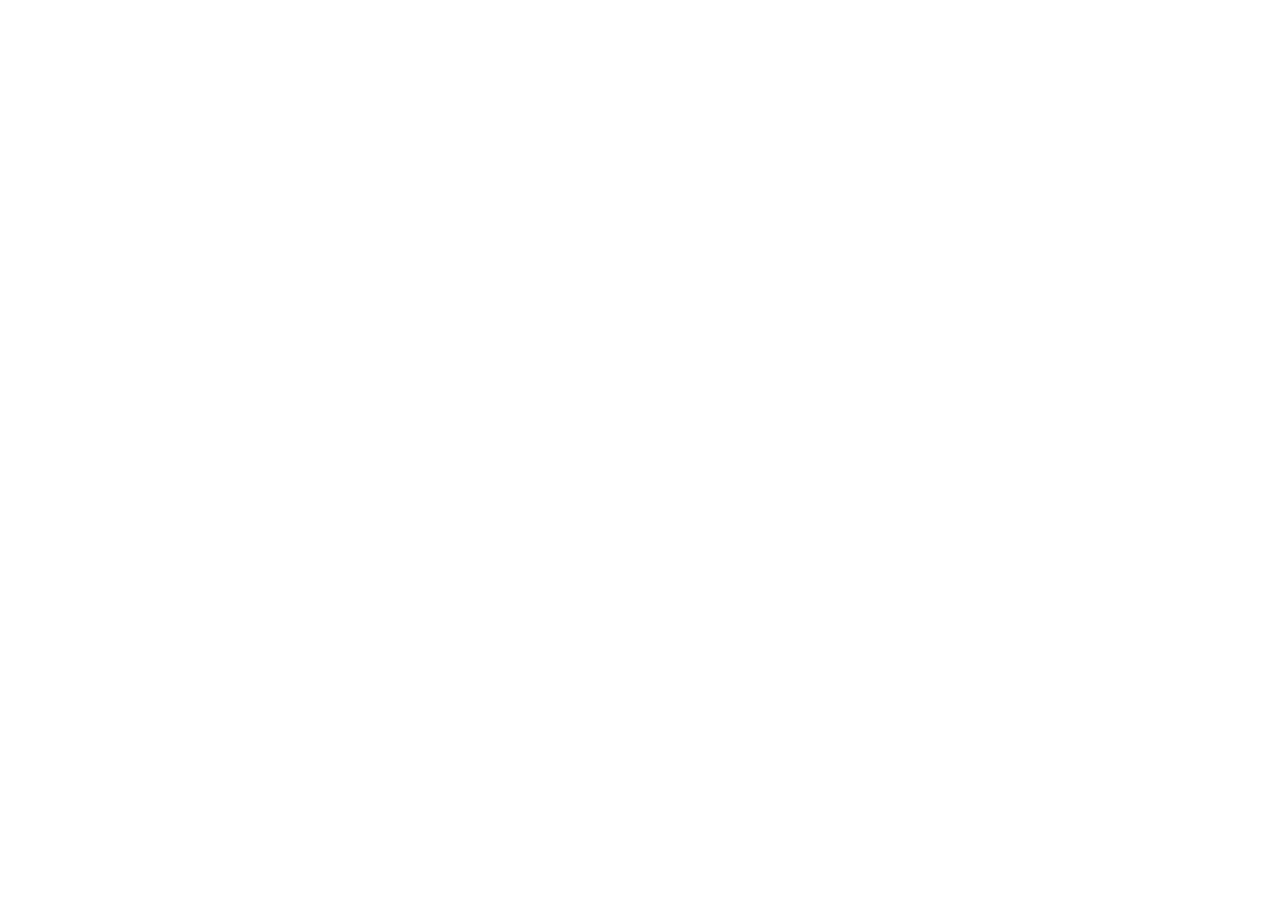
==== index.html @ cd6437eb "Update index.html" ====
<!DOCTYPE html>
<html lang="es">
<head>
  <meta charset="UTF-8">
  <meta name="viewport" content="width=device-width, initial-scale=1.0">
  <title>Carrusel de Eventos</title>
  <link rel="stylesheet" href="https://cdn.jsdelivr.net/npm/slick-carousel@1.8.1/slick/slick.css">
  <style>
    /* Establecer el fondo de la página */
    body {
      background: url('https://c0.wallpaperflare.com/preview/301/521/245/stars-at-night-time.jpg') no-repeat center center fixed;
      background-size: cover;
      color: white; /* Cambiar el color del texto a blanco */
    }

    /* Estilos del carrusel */
    .slick-slide {
      padding: 10px;
    }
    .event-list {
      margin-top: 20px;
    }

    /* Estilos adicionales para la lista de eventos */
    .event-list div {
      margin-bottom: 20px; /* Ajusta el espacio entre eventos */
      line-height: 2; /* Añade un interlineado doble */
    }

    /* Estilos para las imágenes */
    .event-image {
      max-width: 100%;
      height: auto;
      margin-top: 10px;
    }

    /* Estilo para el nombre del evento */
    .event-name {
      text-align: center;
      font-weight: bold;
    }

    /* Estilos para los botones de filtro */
    .filter-buttons {
      margin-top: 20px;
      text-align: center;
    }
    .filter-buttons button {
      margin: 5px;
      padding: 8px 16px;
      background-color: #4CAF50;
      border: none;
      color: white;
      cursor: pointer;
    }
    .filter-buttons button:hover {
      background-color: #45a049;
    }
  </style>
</head>
<body>
  <h1>Eventos próximos</h1>
  <div class="carousel-container">
    <!-- El carrusel se agregará aquí -->
  </div>

  <!-- Botones de filtros -->
  <div class="filter-buttons">
    <!-- Los botones de filtro se agregarán aquí -->
  </div>

  <!-- Lista de eventos filtrados -->
  <div class="event-list">
    <!-- Los eventos filtrados se agregarán aquí -->
  </div>

  <script src="https://code.jquery.com/jquery-3.6.0.min.js"></script>
  <script src="https://cdn.jsdelivr.net/npm/slick-carousel@1.8.1/slick/slick.min.js"></script>
  <script src="https://cdn.jsdelivr.net/npm/axios/dist/axios.min.js"></script>
  <script>
    const apiURL = 'https://sheetdb.io/api/v1/sxwl3gmc6kg3o';

    // Función para cargar los datos desde la API
    function getDataFromApi() {
      axios.get(apiURL)
        .then(response => {
          const data = response.data;
          // Obtener el texto de la segunda fila y sexta columna
          const headerText = data[1]["Pagina"];
          // Actualizar el texto del encabezado
          document.querySelector('h1').textContent = headerText;
          displayCarouselData(data);
          generateFilterButtons(data);
        })
        .catch(error => {
          console.error('Error al obtener datos:', error);
        });
    }

    // Función para mostrar los datos en el carrusel
    function displayCarouselData(data) {
      // Filtrar solo los 3 eventos próximos por fecha
      const nextEvents = data
        .filter(row => new Date(row.Fecha) >= new Date())
        .sort((a, b) => new Date(a.Fecha) - new Date(b.Fecha))
        .slice(0, 3);

      // Limpiar el carrusel antes de mostrar los eventos
      const carouselContainer = document.querySelector('.carousel-container');
      carouselContainer.innerHTML = '';

      // Crear y agregar slides al carrusel
      nextEvents.forEach(row => {
        const slide = document.createElement('div');
        slide.innerHTML = `
          <p class="event-name">${row.Evento}</p>
          <p>Fecha: ${row.Fecha}</p>
          <p>Descripción: ${row.Descripción}</p>
          ${row.Fotos ? `<img class="event-image" src="${row.Fotos}" alt="${row.Evento}">` : ''}
        `;
        carouselContainer.appendChild(slide);
      });

      // Inicializar el carrusel con Slick
      $('.carousel-container').slick({
        autoplay: true,
        autoplaySpeed: 2000,
        arrows: false,
        dots: false,
        slidesToShow: 1,
        slidesToScroll: 1
      });
    }

    // Función para generar botones de filtro dinámicamente
    function generateFilterButtons(data) {
      const uniqueTags = [...new Set(data.map(item => item.tag))];
      const filterButtonsContainer = document.querySelector('.filter-buttons');
      filterButtonsContainer.innerHTML = '';

      uniqueTags.forEach(tag => {
        const button = document.createElement('button');
        button.textContent = tag;
        button.onclick = function() {
          filterEventsByTag(tag);
        };
        filterButtonsContainer.appendChild(button);
      });
    }

    // Función para filtrar eventos por tag
    function filterEventsByTag(tag) {
      axios.get(apiURL)
        .then(response => {
          const data = response.data;
          const filteredEvents = data.filter(row => row.tag === tag);
          displayFilteredEvents(filteredEvents);
        })
        .catch(error => {
          console.error('Error al obtener datos:', error);
        });
    }

    // Función para mostrar eventos filtrados
    function displayFilteredEvents(events) {
      const eventList = document.querySelector('.event-list');
      eventList.innerHTML = '';

      events.forEach(row => {
        const eventItem = document.createElement('div');
        eventItem.innerHTML = `
          <p class="event-name">${row.Evento}</p>
          <p>Fecha: ${row.Fecha}</p>
          <p>Descripción: ${row.Descripción}</p>
          ${row.Fotos ? `<img class="event-image" src="${row.Fotos}" alt="${row.Evento}">` : ''}
        `;
        eventList.appendChild(eventItem);
      });
    }

    // Llama a la función para cargar los datos cuando la página se ha cargado
    window.onload = function() {
      getDataFromApi();
    };
  </script>
</body>
</html>
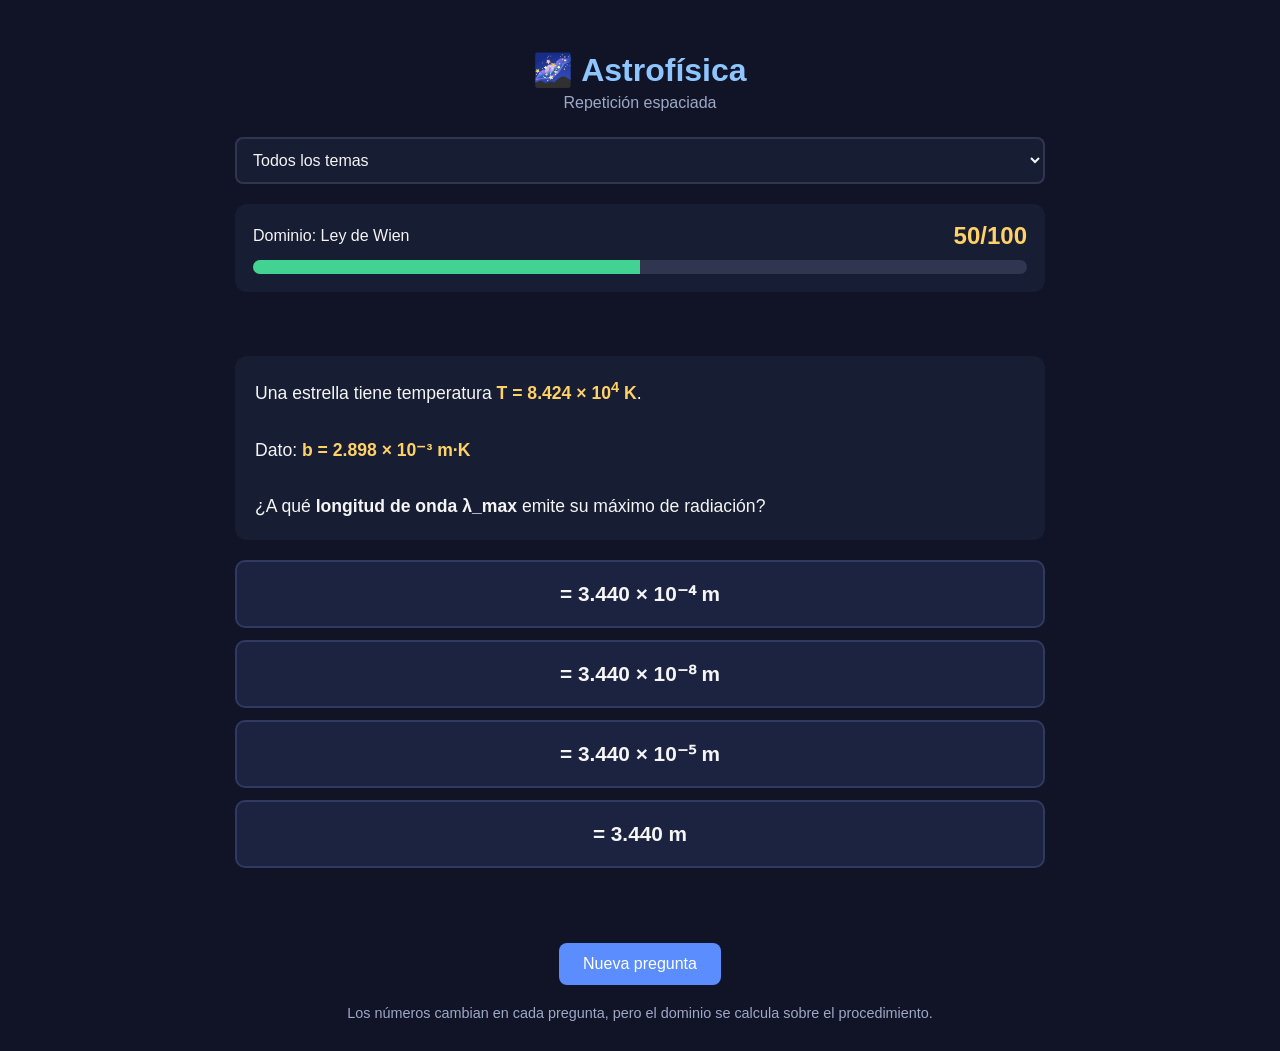
==== commit 3aa28d24: "Update print statement from 'Hello' to 'Goodbye'" ====
--- a/index.html
+++ b/index.html
@@ -1,187 +1,1286 @@
 <!DOCTYPE html>
 <html lang="es">
 <head>
-  <meta charset="UTF-8">
-  <meta name="viewport" content="width=device-width, initial-scale=1.0">
-  <title>Carrusel de Eventos</title>
-  <link rel="stylesheet" href="https://cdn.jsdelivr.net/npm/slick-carousel@1.8.1/slick/slick.css">
-  <style>
-    /* Establecer el fondo de la página */
-    body {
-      background: url('https://c0.wallpaperflare.com/preview/301/521/245/stars-at-night-time.jpg') no-repeat center center fixed;
-      background-size: cover;
-      color: white; /* Cambiar el color del texto a blanco */
-    }
-
-    /* Estilos del carrusel */
-    .slick-slide {
-      padding: 10px;
-    }
-    .event-list {
-      margin-top: 20px;
-    }
-
-    /* Estilos adicionales para la lista de eventos */
-    .event-list div {
-      margin-bottom: 20px; /* Ajusta el espacio entre eventos */
-      line-height: 2; /* Añade un interlineado doble */
-    }
-
-    /* Estilos para las imágenes */
-    .event-image {
-      max-width: 100%;
-      height: auto;
-      margin-top: 10px;
-    }
-
-    /* Estilo para el nombre del evento */
-    .event-name {
-      text-align: center;
-      font-weight: bold;
-    }
-
-    /* Estilos para los botones de filtro */
-    .filter-buttons {
-      margin-top: 20px;
-      text-align: center;
-    }
-    .filter-buttons button {
-      margin: 5px;
-      padding: 8px 16px;
-      background-color: #4CAF50;
-      border: none;
-      color: white;
-      cursor: pointer;
-    }
-    .filter-buttons button:hover {
-      background-color: #45a049;
-    }
-  </style>
+<meta charset="UTF-8">
+<meta name="viewport" content="width=device-width, initial-scale=1.0">
+<title>Astrofísica — Repetición espaciada</title>
+<style>
+* { box-sizing: border-box; }
+
+body {
+  font-family: Arial, sans-serif;
+  max-width: 850px;
+  margin: 0 auto;
+  padding: 30px 20px;
+  background: #101426;
+  color: #f5f5f5;
+}
+
+h1 { text-align: center; color: #8ec5ff; margin-bottom: 5px; }
+.subtitulo { text-align: center; color: #9da8c7; margin-bottom: 25px; }
+
+/* ================================
+   TEMA (selector)
+================================= */
+.tema-selector {
+  margin-bottom: 20px;
+}
+.tema-selector select {
+  width: 100%;
+  padding: 12px;
+  border-radius: 8px;
+  background: #171d33;
+  color: #f5f5f5;
+  border: 2px solid #303650;
+  font-size: 1rem;
+}
+
+/* ================================
+   DOMINIO
+================================= */
+.dominio-card {
+  background: #171d33;
+  border-radius: 12px;
+  padding: 18px;
+  margin-bottom: 20px;
+}
+.dominio-header {
+  display: flex;
+  justify-content: space-between;
+  align-items: center;
+  margin-bottom: 10px;
+}
+.dominio-numero { font-size: 1.5rem; font-weight: bold; color: #ffd166; }
+.barra { width: 100%; height: 14px; background: #303650; border-radius: 10px; overflow: hidden; }
+.barra-progreso { height: 100%; width: 0%; background: #42d392; transition: width 0.5s ease; }
+
+.racha-card {
+  display: flex;
+  justify-content: center;
+  align-items: center;
+  gap: 8px;
+  margin-bottom: 20px;
+  font-size: 1rem;
+  color: #ffb347;
+  min-height: 24px;
+}
+.racha-fuego { font-size: 1.3rem; }
+
+/* ================================
+   PREGUNTA
+================================= */
+.question {
+  background: #171d33;
+  padding: 20px;
+  border-radius: 12px;
+  margin-bottom: 20px;
+  font-size: 1.1rem;
+  line-height: 1.6;
+}
+.dato { color: #ffd166; font-weight: bold; }
+
+/* ================================
+   OPCIONES
+================================= */
+.option {
+  background: #1c2340;
+  border: 2px solid #30395f;
+  border-radius: 10px;
+  padding: 20px;
+  margin: 12px 0;
+  cursor: pointer;
+  transition: 0.2s;
+  text-align: center;
+  font-size: 1.3rem;
+  font-weight: bold;
+}
+.option:hover { background: #252e50; border-color: #8ec5ff; }
+.option.correct { border-color: #42d392; background: #173b32; }
+.option.incorrect { border-color: #ff6874; background: #3e2028; animation: shake 0.4s; }
+
+@keyframes shake {
+  0%, 100% { transform: translateX(0); }
+  20% { transform: translateX(-8px); }
+  40% { transform: translateX(8px); }
+  60% { transform: translateX(-5px); }
+  80% { transform: translateX(5px); }
+}
+
+@keyframes pop {
+  0% { transform: scale(1); }
+  30% { transform: scale(1.04); }
+  100% { transform: scale(1); }
+}
+.option.correct { animation: pop 0.35s; }
+
+/* ================================
+   FEEDBACK
+================================= */
+#feedback {
+  text-align: center;
+  min-height: 30px;
+  margin-top: 20px;
+  font-weight: bold;
+  font-size: 1.1rem;
+}
+
+/* ================================
+   EXPLICACIÓN
+================================= */
+.explicacion {
+  background: #1c2340;
+  border-left: 4px solid #8ec5ff;
+  padding: 18px;
+  margin-top: 20px;
+  border-radius: 5px;
+  display: none;
+  line-height: 1.7;
+}
+.explicacion.error { border-left-color: #ff6874; }
+.explicacion.correcta { border-left-color: #42d392; }
+.paso { background: #12182c; padding: 10px 14px; margin: 10px 0; border-radius: 6px; font-family: monospace; }
+
+/* ================================
+   BOTON
+================================= */
+button {
+  display: block;
+  margin: 25px auto 0;
+  padding: 12px 24px;
+  border: none;
+  border-radius: 8px;
+  background: #5c8dff;
+  color: white;
+  font-size: 1rem;
+  cursor: pointer;
+}
+button:hover { background: #719cff; }
+
+.info { text-align: center; color: #9da8c7; font-size: 0.9rem; margin-top: 20px; }
+
+/* ================================
+   CONFETI
+================================= */
+.confeti-contenedor {
+  position: fixed;
+  top: 0;
+  left: 0;
+  width: 100%;
+  height: 100%;
+  pointer-events: none;
+  overflow: hidden;
+  z-index: 999;
+}
+.confeti-pieza {
+  position: absolute;
+  top: -20px;
+  width: 8px;
+  height: 14px;
+  opacity: 0.9;
+  animation: caer linear forwards;
+}
+@keyframes caer {
+  to {
+    transform: translateY(110vh) rotate(360deg);
+    opacity: 0.3;
+  }
+}
+</style>
 </head>
 <body>
-  <h1>Eventos próximos</h1>
-  <div class="carousel-container">
-    <!-- El carrusel se agregará aquí -->
+
+<h1>🌌 Astrofísica</h1>
+<div class="subtitulo">Repetición espaciada</div>
+
+<div class="tema-selector">
+  <select id="temaSelector" onchange="cambiarFiltroTema()">
+    <option value="todos">Todos los temas</option>
+  </select>
+</div>
+
+<div class="dominio-card">
+  <div class="dominio-header">
+    <span id="dominioEtiqueta">Dominio del tema</span>
+    <span class="dominio-numero" id="dominioNumero">50/100</span>
   </div>
-
-  <!-- Botones de filtros -->
-  <div class="filter-buttons">
-    <!-- Los botones de filtro se agregarán aquí -->
+  <div class="barra">
+    <div class="barra-progreso" id="barraProgreso"></div>
   </div>
-
-  <!-- Lista de eventos filtrados -->
-  <div class="event-list">
-    <!-- Los eventos filtrados se agregarán aquí -->
-  </div>
-
-  <script src="https://code.jquery.com/jquery-3.6.0.min.js"></script>
-  <script src="https://cdn.jsdelivr.net/npm/slick-carousel@1.8.1/slick/slick.min.js"></script>
-  <script src="https://cdn.jsdelivr.net/npm/axios/dist/axios.min.js"></script>
-  <script>
-    const apiURL = 'https://sheetdb.io/api/v1/sxwl3gmc6kg3o';
-
-    // Función para cargar los datos desde la API
-    function getDataFromApi() {
-      axios.get(apiURL)
-        .then(response => {
-          const data = response.data;
-          // Obtener el texto de la segunda fila y sexta columna
-          const headerText = data[1]["Pagina"];
-          // Actualizar el texto del encabezado
-          document.querySelector('h1').textContent = headerText;
-          displayCarouselData(data);
-          generateFilterButtons(data);
-        })
-        .catch(error => {
-          console.error('Error al obtener datos:', error);
-        });
+</div>
+
+<div class="racha-card" id="rachaCard"></div>
+
+<div class="question" id="question"></div>
+<div id="options"></div>
+<div id="feedback"></div>
+<div class="explicacion" id="explicacion"></div>
+
+<button onclick="nuevaPregunta()">Nueva pregunta</button>
+
+<div class="info">
+  Los números cambian en cada pregunta,
+  pero el dominio se calcula sobre el procedimiento.
+</div>
+
+<script>
+/****************************************************************
+ *
+ *                    CONFIGURACIÓN
+ *
+ *   ============================================================
+ *
+ *   ESTE ES EL PRIMER BLOQUE QUE VAS A EDITAR
+ *   CUANDO AGREGUES NUEVOS TEMAS.
+ *
+ ****************************************************************/
+
+const CONFIG_PREGUNTAS = {
+
+  magnitud_absoluta_paralaje: {
+    nombre: "Magnitud absoluta a partir del paralaje",
+    dominioInicial: 50,
+    generador: generarMagnitudAbsoluta
+  },
+
+  luminosidad: {
+    nombre: "Luminosidad (Stefan-Boltzmann)",
+    dominioInicial: 50,
+    generador: generarLuminosidad
+  },
+
+  flujo_luminosidad: {
+    nombre: "Flujo a partir de la luminosidad",
+    dominioInicial: 50,
+    generador: generarFlujoLuminosidad
+  },
+
+  flujo_temperatura: {
+    nombre: "Flujo a partir de la temperatura",
+    dominioInicial: 50,
+    generador: generarFlujoTemperatura
+  },
+
+  pogson_diferencia: {
+    nombre: "Pogson: diferencia de magnitudes",
+    dominioInicial: 50,
+    generador: generarPogsonDiferencia
+  },
+
+  pogson_cociente: {
+    nombre: "Pogson: cociente de flujos",
+    dominioInicial: 50,
+    generador: generarPogsonCociente
+  },
+
+  ley_wien: {
+    nombre: "Ley de Wien",
+    dominioInicial: 50,
+    generador: generarLeyWien
+  }
+
+  /*
+   * ------------------------------------------------------------
+   *
+   * PARA AGREGAR OTRA PREGUNTA:
+   *
+   * id_del_tema: {
+   *
+   *   nombre: "Nombre visible",
+   *
+   *   dominioInicial: 50,
+   *
+   *   generador: nombreDeLaFuncion
+   *
+   * }
+   *
+   * ------------------------------------------------------------
+   */
+
+};
+
+/* Constantes físicas usadas en varios generadores */
+const SIGMA = 5.67e-8;      // constante de Stefan-Boltzmann, W/(m²K⁴)
+const B_WIEN = 2.898e-3;    // constante de Wien, m·K
+
+/****************************************************************
+ *
+ *                    UTILIDADES
+ *
+ ****************************************************************/
+
+function redondear(numero, decimales = 2) {
+  return Number(numero.toFixed(decimales));
+}
+
+function formato(numero, decimales = 2) {
+  return numero.toFixed(decimales);
+}
+
+function mezclar(array) {
+  const copia = [...array];
+  for (let i = copia.length - 1; i > 0; i--) {
+    const j = Math.floor(Math.random() * (i + 1));
+    [copia[i], copia[j]] = [copia[j], copia[i]];
+  }
+  return copia;
+}
+
+/*
+ * Formatea un entero usando el punto como separador de miles
+ * (ej. 5778 -> "5.778"), que es la convención habitual en
+ * nuestros apuntes. Ojo: leído "a la inglesa" esto se confunde
+ * con un número decimal (5,778) — ese es justamente el error
+ * que queremos poder inducir como distractor.
+ */
+function formatoMiles(numero) {
+  const entero = Math.round(numero).toString();
+  let resultado = "";
+  let contador = 0;
+  for (let i = entero.length - 1; i >= 0; i--) {
+    resultado = entero[i] + resultado;
+    contador++;
+    if (contador % 3 === 0 && i !== 0) {
+      resultado = "." + resultado;
     }
-
-    // Función para mostrar los datos en el carrusel
-    function displayCarouselData(data) {
-      // Filtrar solo los 3 eventos próximos por fecha
-      const nextEvents = data
-        .filter(row => new Date(row.Fecha) >= new Date())
-        .sort((a, b) => new Date(a.Fecha) - new Date(b.Fecha))
-        .slice(0, 3);
-
-      // Limpiar el carrusel antes de mostrar los eventos
-      const carouselContainer = document.querySelector('.carousel-container');
-      carouselContainer.innerHTML = '';
-
-      // Crear y agregar slides al carrusel
-      nextEvents.forEach(row => {
-        const slide = document.createElement('div');
-        slide.innerHTML = `
-          <p class="event-name">${row.Evento}</p>
-          <p>Fecha: ${row.Fecha}</p>
-          <p>Descripción: ${row.Descripción}</p>
-          ${row.Fotos ? `<img class="event-image" src="${row.Fotos}" alt="${row.Evento}">` : ''}
-        `;
-        carouselContainer.appendChild(slide);
-      });
-
-      // Inicializar el carrusel con Slick
-      $('.carousel-container').slick({
-        autoplay: true,
-        autoplaySpeed: 2000,
-        arrows: false,
-        dots: false,
-        slidesToShow: 1,
-        slidesToScroll: 1
-      });
+  }
+  return resultado;
+}
+
+/*
+ * El valor "mal leído" de un número formateado con formatoMiles:
+ * simplemente lo volvemos a parsear como si el punto fuera
+ * separador decimal. Ej. 5778 -> "5.778" -> 5.778
+ */
+function valorMalLeido(numero) {
+  return parseFloat(formatoMiles(numero));
+}
+
+/*
+ * Genera un valor en notación científica: mantisa entre
+ * [mantisaMin, mantisaMax) y exponente entero entre
+ * [expMin, expMax].
+ */
+function generarValorCientifico(mantisaMin, mantisaMax, expMin, expMax) {
+  const mantisa = redondear(mantisaMin + Math.random() * (mantisaMax - mantisaMin), 3);
+  const exponente = Math.floor(expMin + Math.random() * (expMax - expMin + 1));
+  const valor = mantisa * Math.pow(10, exponente);
+  return { mantisa, exponente, valor };
+}
+
+/* Texto HTML "m.mmm × 10^e" para mostrar en el enunciado */
+function textoCientifico(mantisa, exponente, decimales = 3) {
+  return formato(mantisa, decimales) + " × 10<sup>" + exponente + "</sup>";
+}
+
+
+/****************************************************************
+ *
+ *                    GENERADORES
+ *
+ *   ============================================================
+ *
+ *   CADA TIPO DE PREGUNTA TIENE SU PROPIO GENERADOR.
+ *
+ *   El generador:
+ *
+ *   1. crea los datos aleatorios
+ *   2. calcula la respuesta correcta
+ *   3. calcula los distractores
+ *   4. explica cada respuesta
+ *
+ *   El motor del juego NO necesita saber cómo se calcula.
+ *
+ ****************************************************************/
+
+
+/* ==============================================================
+   1. MAGNITUD ABSOLUTA A PARTIR DEL PARALAJE
+   ============================================================== */
+
+function generarMagnitudAbsoluta() {
+
+  const m = redondear(4 + Math.random() * 8, 1);
+  const p = redondear(0.02 + Math.random() * 0.18, 2);
+
+  const d = 1 / p;
+  const M = m + 5 - 5 * Math.log10(d);
+
+  const M_error_paralaje = m + 5 - 5 * Math.log10(p);
+  const M_error_terminos = m + 5 - 5 * (Math.log10(d) - 5);
+
+  const opciones = [
+    {
+      tipo: "correcta",
+      valor: M,
+      explicacion: `
+        <strong>✅ ¡Correcto!</strong>
+        <p>Primero hay que obtener la distancia a partir del paralaje.</p>
+        <div class="paso">d = 1 / p″</div>
+        <div class="paso">d = 1 / ${formato(p, 2)} = ${formato(d, 2)} pc</div>
+        <p>Luego se aplica la fórmula de magnitud absoluta:</p>
+        <div class="paso">M = m + 5 − 5 log₁₀(d)</div>
+        <div class="paso">M = ${formato(m, 1)} + 5 − 5 log₁₀(${formato(d, 2)})</div>
+        <div class="paso">M = ${formato(M, 2)}</div>
+      `
+    },
+    {
+      tipo: "paralaje",
+      valor: M_error_paralaje,
+      explicacion: `
+        <strong>❌ Error: utilizaste el paralaje directamente.</strong>
+        <p>La fórmula necesita la <strong>distancia d</strong> dentro del logaritmo.</p>
+        <p>El paralaje dado es:</p>
+        <div class="paso">p″ = ${formato(p, 2)}″</div>
+        <p>Primero debes calcular:</p>
+        <div class="paso">d = 1 / p″</div>
+        <div class="paso">d = 1 / ${formato(p, 2)} = ${formato(d, 2)} pc</div>
+        <p>Por lo tanto, dentro del logaritmo debe aparecer la distancia, no el paralaje.</p>
+      `
+    },
+    {
+      tipo: "terminos",
+      valor: M_error_terminos,
+      explicacion: `
+        <strong>❌ Error: separación incorrecta de los términos.</strong>
+        <p>En este caso calculaste correctamente la distancia:</p>
+        <div class="paso">d = ${formato(d, 2)} pc</div>
+        <p>El error aparece al interpretar algebraicamente la fórmula.</p>
+        <p>La expresión correcta es:</p>
+        <div class="paso">M = m + 5 − 5 log₁₀(d)</div>
+        <p>El −5 multiplica solamente al logaritmo.</p>
+      `
     }
-
-    // Función para generar botones de filtro dinámicamente
-    function generateFilterButtons(data) {
-      const uniqueTags = [...new Set(data.map(item => item.tag))];
-      const filterButtonsContainer = document.querySelector('.filter-buttons');
-      filterButtonsContainer.innerHTML = '';
-
-      uniqueTags.forEach(tag => {
-        const button = document.createElement('button');
-        button.textContent = tag;
-        button.onclick = function() {
-          filterEventsByTag(tag);
-        };
-        filterButtonsContainer.appendChild(button);
-      });
+  ];
+
+  return {
+    datos: { m, p },
+    enunciado: `
+      <strong>Una estrella tiene:</strong><br><br>
+      Magnitud aparente: <span class="dato">m = ${formato(m, 1)}</span><br>
+      Paralaje: <span class="dato">p″ = ${formato(p, 2)}″</span><br><br>
+      ¿Cuál es su <strong>magnitud absoluta M</strong>?
+    `,
+    unidad: "mag",
+    opciones: mezclar(opciones)
+  };
+}
+
+
+/* ==============================================================
+   2. LUMINOSIDAD (STEFAN-BOLTZMANN)
+   ============================================================== */
+
+function generarLuminosidad() {
+
+  const R = generarValorCientifico(1, 9.99, 7, 9);       // radio en metros
+  const T = Math.round(3000 + Math.random() * 37000);     // temperatura en K
+
+  const L = 4 * Math.PI * Math.pow(R.valor, 2) * SIGMA * Math.pow(T, 4);
+
+  const T_mal = valorMalLeido(T);
+  const L_error_notacion = 4 * Math.PI * Math.pow(R.valor, 2) * SIGMA * Math.pow(T_mal, 4);
+
+  const L_error_radio = 4 * Math.PI * R.valor * SIGMA * Math.pow(T, 4);
+
+  const opciones = [
+    {
+      tipo: "correcta",
+      valor: L,
+      explicacion: `
+        <strong>✅ ¡Correcto!</strong>
+        <p>La luminosidad sale directo de Stefan-Boltzmann:</p>
+        <div class="paso">L = 4π R² σ T⁴</div>
+        <div class="paso">L = 4π (${textoCientifico(R.mantisa, R.exponente)})² · σ · (${formatoMiles(T)})⁴</div>
+        <div class="paso">L = ${textoCientifico(...desglosarCientifico(L))} W</div>
+        <p>Ojo con leer bien la temperatura: "${formatoMiles(T)} K" son <strong>${T} K</strong>, no ${formato(T_mal, 3)} K — el punto es separador de miles, no coma decimal.</p>
+      `
+    },
+    {
+      tipo: "notacion",
+      valor: L_error_notacion,
+      explicacion: `
+        <strong>❌ Error: confundiste el punto de miles con una coma decimal.</strong>
+        <p>La temperatura se escribió como "${formatoMiles(T)} K", que significa <strong>${T} K</strong> (el punto separa miles).</p>
+        <p>Si en cambio la leés como ${formato(T_mal, 3)} K, el resultado da órdenes de magnitud más chico.</p>
+        <p>Fórmula correcta:</p>
+        <div class="paso">L = 4π R² σ T⁴, con T = ${T} K</div>
+      `
+    },
+    {
+      tipo: "radio",
+      valor: L_error_radio,
+      explicacion: `
+        <strong>❌ Error: te olvidaste de elevar R al cuadrado.</strong>
+        <p>La fórmula es:</p>
+        <div class="paso">L = 4π R² σ T⁴</div>
+        <p>Si usás R sin elevar al cuadrado, el área de la superficie queda mal calculada.</p>
+      `
     }
-
-    // Función para filtrar eventos por tag
-    function filterEventsByTag(tag) {
-      axios.get(apiURL)
-        .then(response => {
-          const data = response.data;
-          const filteredEvents = data.filter(row => row.tag === tag);
-          displayFilteredEvents(filteredEvents);
-        })
-        .catch(error => {
-          console.error('Error al obtener datos:', error);
-        });
+  ];
+
+  return {
+    datos: { R, T },
+    enunciado: `
+      <strong>Una estrella tiene:</strong><br><br>
+      Radio: <span class="dato">R = ${textoCientifico(R.mantisa, R.exponente)} m</span><br>
+      Temperatura: <span class="dato">T = ${formatoMiles(T)} K</span><br><br>
+      ¿Cuál es su <strong>luminosidad L</strong>?
+    `,
+    unidad: "W",
+    opciones: mezclar(opciones)
+  };
+}
+
+
+/* ==============================================================
+   3. FLUJO A PARTIR DE LA LUMINOSIDAD
+   ============================================================== */
+
+function generarFlujoLuminosidad() {
+
+  const L = generarValorCientifico(1, 9.99, 24, 28);  // luminosidad en W
+  const d = generarValorCientifico(1, 9.99, 15, 18);  // distancia en m
+
+  const F = L.valor / (4 * Math.PI * Math.pow(d.valor, 2));
+
+  const F_error_parentesis = (L.valor / 4) * Math.PI * Math.pow(d.valor, 2);
+  const F_error_cuadrado_de_mas = L.valor / Math.pow(4 * Math.PI * d.valor, 2);
+  const F_error_sin_cuadrado = L.valor / (4 * Math.PI * d.valor);
+
+  const opciones = [
+    {
+      tipo: "correcta",
+      valor: F,
+      explicacion: `
+        <strong>✅ ¡Correcto!</strong>
+        <p>La ley del inverso del cuadrado:</p>
+        <div class="paso">F = L / (4π d²)</div>
+        <div class="paso">F = ${textoCientifico(L.mantisa, L.exponente)} / (4π · (${textoCientifico(d.mantisa, d.exponente)})²)</div>
+        <p>En la calculadora, todo el denominador tiene que ir entre paréntesis: <span class="paso" style="display:inline">L / (4*π*d^2)</span></p>
+      `
+    },
+    {
+      tipo: "parentesis_denominador",
+      valor: F_error_parentesis,
+      explicacion: `
+        <strong>❌ Error de paréntesis: solo el 4 quedó dividiendo.</strong>
+        <p>Si tipeás <span class="paso" style="display:inline">L / 4 * π * d^2</span> sin agrupar, la calculadora hace:</p>
+        <div class="paso">F = (L / 4) · π · d²</div>
+        <p>en vez de dividir por todo <strong>4π d²</strong>. Hay que poner paréntesis en todo el denominador.</p>
+      `
+    },
+    {
+      tipo: "cuadrado_de_mas",
+      valor: F_error_cuadrado_de_mas,
+      explicacion: `
+        <strong>❌ Error de paréntesis: elevaste de más al cuadrado.</strong>
+        <p>Si agrupás <span class="paso" style="display:inline">(4*π*d)^2</span> en vez de solo d², obtenés:</p>
+        <div class="paso">F = L / (4π d)²</div>
+        <p>que divide por 16π²d² en vez de 4π d² — un resultado mucho más chico que el real.</p>
+      `
+    },
+    {
+      tipo: "sin_cuadrado",
+      valor: F_error_sin_cuadrado,
+      explicacion: `
+        <strong>❌ Error: te olvidaste del cuadrado en d.</strong>
+        <p>La ley del inverso del cuadrado necesita d², no d:</p>
+        <div class="paso">F = L / (4π d²)</div>
+        <p>Sin el cuadrado, la dilución de la luz con la distancia queda subestimada.</p>
+      `
     }
-
-    // Función para mostrar eventos filtrados
-    function displayFilteredEvents(events) {
-      const eventList = document.querySelector('.event-list');
-      eventList.innerHTML = '';
-
-      events.forEach(row => {
-        const eventItem = document.createElement('div');
-        eventItem.innerHTML = `
-          <p class="event-name">${row.Evento}</p>
-          <p>Fecha: ${row.Fecha}</p>
-          <p>Descripción: ${row.Descripción}</p>
-          ${row.Fotos ? `<img class="event-image" src="${row.Fotos}" alt="${row.Evento}">` : ''}
-        `;
-        eventList.appendChild(eventItem);
-      });
+  ];
+
+  return {
+    datos: { L, d },
+    enunciado: `
+      <strong>Una estrella tiene:</strong><br><br>
+      Luminosidad: <span class="dato">L = ${textoCientifico(L.mantisa, L.exponente)} W</span><br>
+      Distancia: <span class="dato">d = ${textoCientifico(d.mantisa, d.exponente)} m</span><br><br>
+      ¿Cuál es el <strong>flujo F</strong> que recibimos?
+    `,
+    unidad: "W/m²",
+    opciones: mezclar(opciones)
+  };
+}
+
+
+/* ==============================================================
+   4. FLUJO A PARTIR DE LA TEMPERATURA (cadena completa)
+   ============================================================== */
+
+function generarFlujoTemperatura() {
+
+  const R = generarValorCientifico(1, 9.99, 7, 9);     // radio en m
+  const T = Math.round(3000 + Math.random() * 37000);   // temperatura en K
+  const d = generarValorCientifico(1, 9.99, 15, 18);   // distancia en m
+
+  const numerador = 4 * Math.PI * Math.pow(R.valor, 2) * SIGMA * Math.pow(T, 4);
+  const denominador = 4 * Math.PI * Math.pow(d.valor, 2);
+  const F = numerador / denominador;
+
+  const F_error_parentesis = (numerador / 4) * Math.PI * Math.pow(d.valor, 2);
+  const F_error_exponente = (4 * Math.PI * Math.pow(R.valor, 2) * Math.pow(SIGMA * T, 4)) / denominador;
+
+  const T_mal = valorMalLeido(T);
+  const F_error_notacion = (4 * Math.PI * Math.pow(R.valor, 2) * SIGMA * Math.pow(T_mal, 4)) / denominador;
+
+  const opciones = [
+    {
+      tipo: "correcta",
+      valor: F,
+      explicacion: `
+        <strong>✅ ¡Correcto!</strong>
+        <p>Hay que encadenar tres pasos:</p>
+        <div class="paso">1) Flujo superficial: F_sup = σ T⁴</div>
+        <div class="paso">2) Luminosidad: L = 4π R² σ T⁴</div>
+        <div class="paso">3) Flujo observado: F = L / (4π d²)</div>
+        <p>Con los datos: T = ${T} K (¡ojo con el punto de miles!), R y d en notación científica.</p>
+      `
+    },
+    {
+      tipo: "parentesis",
+      valor: F_error_parentesis,
+      explicacion: `
+        <strong>❌ Error de paréntesis: solo el 4 del denominador dividió.</strong>
+        <p>Con una fórmula tan larga es fácil que la calculadora solo divida por el 4 y multiplique de más por π d².</p>
+        <p>Hay que agrupar TODO el denominador 4π d² entre paréntesis.</p>
+      `
+    },
+    {
+      tipo: "exponente_agrupado",
+      valor: F_error_exponente,
+      explicacion: `
+        <strong>❌ Error: agrupaste mal el exponente.</strong>
+        <p>Escribiste algo como <span class="paso" style="display:inline">(σ*T)^4</span> en vez de <span class="paso" style="display:inline">σ*T^4</span>.</p>
+        <p>El exponente 4 es solo de T, no del producto σT — eso cambia el resultado en varios órdenes de magnitud.</p>
+      `
+    },
+    {
+      tipo: "notacion",
+      valor: F_error_notacion,
+      explicacion: `
+        <strong>❌ Error: confundiste el punto de miles con una coma decimal en T.</strong>
+        <p>"${formatoMiles(T)} K" es <strong>${T} K</strong>, no ${formato(T_mal, 3)} K.</p>
+      `
     }
-
-    // Llama a la función para cargar los datos cuando la página se ha cargado
-    window.onload = function() {
-      getDataFromApi();
+  ];
+
+  return {
+    datos: { R, T, d },
+    enunciado: `
+      <strong>Una estrella tiene:</strong><br><br>
+      Radio: <span class="dato">R = ${textoCientifico(R.mantisa, R.exponente)} m</span><br>
+      Temperatura: <span class="dato">T = ${formatoMiles(T)} K</span><br>
+      Distancia a la Tierra: <span class="dato">d = ${textoCientifico(d.mantisa, d.exponente)} m</span><br><br>
+      ¿Cuál es el <strong>flujo F</strong> que se recibe en la Tierra?
+    `,
+    unidad: "W/m²",
+    opciones: mezclar(opciones)
+  };
+}
+
+
+/* ==============================================================
+   5a. POGSON: DIFERENCIA DE MAGNITUDES A PARTIR DEL COCIENTE DE FLUJOS
+   ============================================================== */
+
+function generarPogsonDiferencia() {
+
+  const cociente = redondear(Math.pow(10, Math.random() * 4 - 2), 3); // 0.01 a 100
+
+  const dif = -2.5 * Math.log10(cociente);
+
+  const dif_error_signo = 2.5 * Math.log10(cociente);
+  const dif_error_sin_log = -2.5 * cociente;
+  const dif_error_log_como_mult = -2.5 * (10 * cociente);
+
+  const opciones = [
+    {
+      tipo: "correcta",
+      valor: dif,
+      explicacion: `
+        <strong>✅ ¡Correcto!</strong>
+        <div class="paso">m₁ − m₂ = −2.5 log₁₀(F₁/F₂)</div>
+        <div class="paso">m₁ − m₂ = −2.5 log₁₀(${formato(cociente, 3)})</div>
+        <div class="paso">m₁ − m₂ = ${formato(dif, 2)}</div>
+      `
+    },
+    {
+      tipo: "signo",
+      valor: dif_error_signo,
+      explicacion: `
+        <strong>❌ Error de signo en el 2.5.</strong>
+        <p>El −2.5 lleva signo negativo; pasarlo como si fuera positivo invierte la relación entre brillo y magnitud.</p>
+      `
+    },
+    {
+      tipo: "sin_log",
+      valor: dif_error_sin_log,
+      explicacion: `
+        <strong>❌ Error: usaste el cociente directo, sin aplicar el logaritmo.</strong>
+        <p>La fórmula necesita log₁₀(F₁/F₂), no F₁/F₂ directamente.</p>
+      `
+    },
+    {
+      tipo: "log_como_mult",
+      valor: dif_error_log_como_mult,
+      explicacion: `
+        <strong>❌ Error: tratar el logaritmo como "multiplicar por 10".</strong>
+        <p>log₁₀(x) no es lo mismo que 10·x — hay que aplicar el logaritmo en base 10, no multiplicar por 10.</p>
+      `
+    }
+  ];
+
+  return {
+    datos: { cociente },
+    enunciado: `
+      Dos estrellas tienen un cociente de flujos
+      <span class="dato">F₁/F₂ = ${formato(cociente, 3)}</span>.<br><br>
+      ¿Cuál es la <strong>diferencia de magnitudes m₁ − m₂</strong>?
+    `,
+    unidad: "mag",
+    opciones: mezclar(opciones)
+  };
+}
+
+
+/* ==============================================================
+   5b. POGSON: COCIENTE DE FLUJOS A PARTIR DE LA DIFERENCIA DE MAGNITUDES
+   ============================================================== */
+
+function generarPogsonCociente() {
+
+  const m2 = redondear(2 + Math.random() * 10, 2);
+  const dif = redondear(-5 + Math.random() * 10, 2); // -5 a 5
+  const m1 = redondear(m2 + dif, 2);
+
+  const F = Math.pow(10, -dif / 2.5);
+
+  const F_error_signo = Math.pow(10, dif / 2.5);
+  const F_error_sin_potencia = -dif / 2.5;
+  const F_error_log_como_mult = -10 * (dif / 2.5);
+
+  const opciones = [
+    {
+      tipo: "correcta",
+      valor: F,
+      explicacion: `
+        <strong>✅ ¡Correcto!</strong>
+        <div class="paso">F₁/F₂ = 10^(−(m₁−m₂)/2.5)</div>
+        <div class="paso">F₁/F₂ = 10^(−(${formato(dif, 2)})/2.5)</div>
+        <div class="paso">F₁/F₂ = ${formato(F, 3)}</div>
+      `
+    },
+    {
+      tipo: "signo",
+      valor: F_error_signo,
+      explicacion: `
+        <strong>❌ Error de signo en el 2.5.</strong>
+        <p>Al dividir por 2.5 hay que conservar el signo negativo del exponente.</p>
+      `
+    },
+    {
+      tipo: "sin_potencia",
+      valor: F_error_sin_potencia,
+      explicacion: `
+        <strong>❌ Error: te quedaste en el logaritmo, sin aplicar la potencia de 10.</strong>
+        <p>Despejar el log implica exponenciar en base 10 (10^x), no dejar el resultado del log como si ya fuera el cociente.</p>
+      `
+    },
+    {
+      tipo: "log_como_mult",
+      valor: F_error_log_como_mult,
+      explicacion: `
+        <strong>❌ Error: tratar el logaritmo como "multiplicar por 10".</strong>
+        <p>Para despejar un log₁₀ hay que usar 10^x, no multiplicar por 10.</p>
+      `
+    }
+  ];
+
+  return {
+    datos: { m1, m2, dif },
+    enunciado: `
+      Dos estrellas tienen magnitudes
+      <span class="dato">m₁ = ${formato(m1, 2)}</span> y
+      <span class="dato">m₂ = ${formato(m2, 2)}</span>.<br><br>
+      ¿Cuál es el <strong>cociente de flujos F₁/F₂</strong>?
+    `,
+    unidad: "",
+    opciones: mezclar(opciones)
+  };
+}
+
+
+/* ==============================================================
+   6. LEY DE WIEN
+   ============================================================== */
+
+function generarLeyWien() {
+
+  const T = generarValorCientifico(1, 9.99, 3, 4); // temperatura en K
+
+  const lambda = B_WIEN / T.valor;
+
+  const lambda_error_notacion = B_WIEN / T.mantisa;
+  const lambda_error_parentesis = (B_WIEN / T.mantisa) * Math.pow(10, T.exponente);
+  const lambda_error_b = (B_WIEN * 1000) / T.valor; // se olvida el ×10⁻³ de b
+
+  const opciones = [
+    {
+      tipo: "correcta",
+      valor: lambda,
+      explicacion: `
+        <strong>✅ ¡Correcto!</strong>
+        <div class="paso">λ_max = b / T</div>
+        <div class="paso">λ_max = ${textoCientifico(2.898, -3)} / ${textoCientifico(T.mantisa, T.exponente)}</div>
+        <div class="paso">λ_max = ${textoCientifico(...desglosarCientifico(lambda))} m</div>
+      `
+    },
+    {
+      tipo: "notacion",
+      valor: lambda_error_notacion,
+      explicacion: `
+        <strong>❌ Error: usaste solo la mantisa de T, sin el ×10<sup>${T.exponente}</sup>.</strong>
+        <p>T = ${textoCientifico(T.mantisa, T.exponente)} K, no ${formato(T.mantisa, 3)} K.</p>
+      `
+    },
+    {
+      tipo: "parentesis",
+      valor: lambda_error_parentesis,
+      explicacion: `
+        <strong>❌ Error de paréntesis al dividir dos notaciones científicas.</strong>
+        <p>Si tipeás <span class="paso" style="display:inline">2.898*10^-3 / ${formato(T.mantisa, 3)}*10^${T.exponente}</span> sin agrupar, el exponente de T termina multiplicando en vez de dividiendo.</p>
+      `
+    },
+    {
+      tipo: "constante_b",
+      valor: lambda_error_b,
+      explicacion: `
+        <strong>❌ Error: te olvidaste del ×10⁻³ en la constante b.</strong>
+        <p>b = 2.898 × 10⁻³ m·K, no 2898 m·K.</p>
+      `
+    }
+  ];
+
+  return {
+    datos: { T },
+    enunciado: `
+      Una estrella tiene temperatura
+      <span class="dato">T = ${textoCientifico(T.mantisa, T.exponente)} K</span>.<br><br>
+      Dato: <span class="dato">b = 2.898 × 10⁻³ m·K</span><br><br>
+      ¿A qué <strong>longitud de onda λ_max</strong> emite su máximo de radiación?
+    `,
+    unidad: "m",
+    opciones: mezclar(opciones)
+  };
+}
+
+/* Descompone un número cualquiera en {mantisa, exponente} para mostrarlo prolijo */
+function desglosarCientifico(valor) {
+  if (valor === 0) return [0, 0];
+  const exponente = Math.floor(Math.log10(Math.abs(valor)));
+  const mantisa = redondear(valor / Math.pow(10, exponente), 3);
+  return [mantisa, exponente];
+}
+
+/****************************************************************
+ *
+ *                    ESTADO DEL JUEGO
+ *
+ ****************************************************************/
+
+const STORAGE_KEY = "astrofisica_progreso_v4";
+
+let progreso = cargarProgreso();
+let preguntaActual = null;
+let temaFiltro = "todos";
+let racha = 0;
+
+
+/****************************************************************
+ *
+ *                    PERSISTENCIA
+ *
+ ****************************************************************/
+
+function crearProgresoInicial() {
+  const nuevo = {};
+  for (const id in CONFIG_PREGUNTAS) {
+    nuevo[id] = {
+      dominio: CONFIG_PREGUNTAS[id].dominioInicial,
+      aciertos: 0,
+      errores: 0,
+      racha: 0,
+      ultimoResultado: null,
+      ultimaPregunta: null,
+      erroresPorTipo: {}
     };
-  </script>
+  }
+  return nuevo;
+}
+
+function cargarProgreso() {
+  const guardado = localStorage.getItem(STORAGE_KEY);
+
+  if (guardado) {
+    try {
+      const datos = JSON.parse(guardado);
+      /* Si se agregaron temas nuevos al código, los completamos */
+      for (const id in CONFIG_PREGUNTAS) {
+        if (!datos[id]) {
+          datos[id] = {
+            dominio: CONFIG_PREGUNTAS[id].dominioInicial,
+            aciertos: 0,
+            errores: 0,
+            racha: 0,
+            ultimoResultado: null,
+            ultimaPregunta: null,
+            erroresPorTipo: {}
+          };
+        }
+      }
+      return datos;
+    } catch (error) {
+      console.warn("Error leyendo progreso.");
+    }
+  }
+
+  const nuevo = crearProgresoInicial();
+  guardarProgreso(nuevo);
+  return nuevo;
+}
+
+function guardarProgreso(datos) {
+  localStorage.setItem(STORAGE_KEY, JSON.stringify(datos));
+}
+
+
+/****************************************************************
+ *
+ *                    SISTEMA DE PRIORIDAD
+ *
+ ****************************************************************/
+
+function calcularPrioridad(id) {
+  const datos = progreso[id];
+
+  let prioridad = 100 - datos.dominio;
+
+  if (datos.ultimoResultado === "error") {
+    prioridad += 15;
+  }
+
+  prioridad -= Math.min(datos.racha * 3, 15);
+
+  return Math.max(0, Math.min(100, prioridad));
+}
+
+function seleccionarTipoPregunta() {
+  const idsDisponibles = temaFiltro === "todos"
+    ? Object.keys(CONFIG_PREGUNTAS)
+    : [temaFiltro];
+
+  const candidatos = idsDisponibles.map(id => ({
+    id,
+    prioridad: calcularPrioridad(id)
+  }));
+
+  const pesos = candidatos.map(c => (c.prioridad + 10) ** 2);
+  const suma = pesos.reduce((a, b) => a + b, 0);
+
+  let aleatorio = Math.random() * suma;
+
+  for (let i = 0; i < candidatos.length; i++) {
+    aleatorio -= pesos[i];
+    if (aleatorio <= 0) {
+      return candidatos[i].id;
+    }
+  }
+
+  return candidatos[0].id;
+}
+
+
+/****************************************************************
+ *
+ *                    ACTUALIZAR DOMINIO
+ *
+ ****************************************************************/
+
+function actualizarDominio(tipo, respuesta) {
+  const datos = progreso[tipo];
+
+  if (respuesta.tipo === "correcta") {
+    datos.aciertos++;
+    datos.racha++;
+    racha++;
+
+    const espacio = 100 - datos.dominio;
+    const incremento = Math.max(1, Math.round(espacio * 0.15));
+
+    datos.dominio += incremento;
+    datos.dominio = Math.min(100, datos.dominio);
+    datos.ultimoResultado = "correcta";
+  } else {
+    datos.errores++;
+    datos.racha = 0;
+    racha = 0;
+
+    const perdida = Math.max(5, Math.round(datos.dominio * 0.25));
+    datos.dominio -= perdida;
+    datos.dominio = Math.max(0, datos.dominio);
+    datos.ultimoResultado = "error";
+
+    if (!datos.erroresPorTipo[respuesta.tipo]) {
+      datos.erroresPorTipo[respuesta.tipo] = 0;
+    }
+    datos.erroresPorTipo[respuesta.tipo]++;
+  }
+
+  datos.ultimaPregunta = Date.now();
+  guardarProgreso(progreso);
+}
+
+
+/****************************************************************
+ *
+ *                    SONIDO (Web Audio, sin archivos externos)
+ *
+ ****************************************************************/
+
+let contextoAudio = null;
+
+function obtenerContextoAudio() {
+  if (!contextoAudio) {
+    contextoAudio = new (window.AudioContext || window.webkitAudioContext)();
+  }
+  return contextoAudio;
+}
+
+function sonarTono(frecuencia, duracion, tipo = "sine", volumenInicial = 0.15, retardo = 0) {
+  try {
+    const ctx = obtenerContextoAudio();
+    const osc = ctx.createOscillator();
+    const gain = ctx.createGain();
+
+    osc.type = tipo;
+    osc.frequency.value = frecuencia;
+
+    const inicio = ctx.currentTime + retardo;
+
+    gain.gain.setValueAtTime(volumenInicial, inicio);
+    gain.gain.exponentialRampToValueAtTime(0.0001, inicio + duracion);
+
+    osc.connect(gain);
+    gain.connect(ctx.destination);
+
+    osc.start(inicio);
+    osc.stop(inicio + duracion);
+  } catch (error) {
+    /* Si el navegador bloquea audio sin interacción previa, seguimos sin sonido */
+  }
+}
+
+function sonidoCorrecto() {
+  sonarTono(523.25, 0.12, "sine", 0.15, 0);      // Do
+  sonarTono(659.25, 0.12, "sine", 0.15, 0.1);    // Mi
+  sonarTono(783.99, 0.18, "sine", 0.15, 0.2);    // Sol
+}
+
+function sonidoIncorrecto() {
+  sonarTono(196.0, 0.25, "sawtooth", 0.1, 0);
+  sonarTono(146.83, 0.3, "sawtooth", 0.1, 0.08);
+}
+
+function sonidoRachaEspecial() {
+  [523.25, 659.25, 783.99, 1046.5].forEach((freq, i) => {
+    sonarTono(freq, 0.15, "triangle", 0.12, i * 0.09);
+  });
+}
+
+
+/****************************************************************
+ *
+ *                    CONFETI
+ *
+ ****************************************************************/
+
+function lanzarConfeti() {
+  const colores = ["#42d392", "#8ec5ff", "#ffd166", "#ff6874", "#c792ea"];
+  const contenedor = document.createElement("div");
+  contenedor.className = "confeti-contenedor";
+  document.body.appendChild(contenedor);
+
+  const cantidad = 40;
+
+  for (let i = 0; i < cantidad; i++) {
+    const pieza = document.createElement("div");
+    pieza.className = "confeti-pieza";
+    pieza.style.left = Math.random() * 100 + "vw";
+    pieza.style.background = colores[Math.floor(Math.random() * colores.length)];
+    pieza.style.animationDuration = (1.2 + Math.random() * 1.2) + "s";
+    pieza.style.animationDelay = (Math.random() * 0.3) + "s";
+    contenedor.appendChild(pieza);
+  }
+
+  setTimeout(() => contenedor.remove(), 2800);
+}
+
+
+/****************************************************************
+ *
+ *                    INTERFAZ
+ *
+ ****************************************************************/
+
+function poblarSelectorTemas() {
+  const selector = document.getElementById("temaSelector");
+
+  for (const id in CONFIG_PREGUNTAS) {
+    const opcion = document.createElement("option");
+    opcion.value = id;
+    opcion.textContent = CONFIG_PREGUNTAS[id].nombre;
+    selector.appendChild(opcion);
+  }
+}
+
+function cambiarFiltroTema() {
+  temaFiltro = document.getElementById("temaSelector").value;
+  nuevaPregunta();
+}
+
+function mostrarDominio(tipo) {
+  const dominio = Math.round(progreso[tipo].dominio);
+
+  document.getElementById("dominioEtiqueta").textContent =
+    "Dominio: " + CONFIG_PREGUNTAS[tipo].nombre;
+
+  document.getElementById("dominioNumero").textContent = dominio + "/100";
+  document.getElementById("barraProgreso").style.width = dominio + "%";
+}
+
+function mostrarRacha() {
+  const contenedor = document.getElementById("rachaCard");
+
+  if (racha >= 2) {
+    contenedor.innerHTML = `<span class="racha-fuego">🔥</span> Racha de ${racha} ${racha === 1 ? "acierto" : "aciertos"} seguidos`;
+  } else {
+    contenedor.innerHTML = "";
+  }
+}
+
+function nuevaPregunta() {
+  const tipo = seleccionarTipoPregunta();
+  const configuracion = CONFIG_PREGUNTAS[tipo];
+  const generada = configuracion.generador();
+
+  preguntaActual = {
+    tipo,
+    datos: generada.datos,
+    enunciado: generada.enunciado,
+    unidad: generada.unidad || "",
+    opciones: generada.opciones
+  };
+
+  mostrarPregunta();
+}
+
+function mostrarPregunta() {
+  document.getElementById("question").innerHTML = preguntaActual.enunciado;
+
+  const contenedor = document.getElementById("options");
+  contenedor.innerHTML = "";
+
+  preguntaActual.opciones.forEach((opcion, indice) => {
+    const div = document.createElement("div");
+    div.className = "option";
+    const unidadTexto = preguntaActual.unidad ? " " + preguntaActual.unidad : "";
+    div.textContent = "= " + formatoResultado(opcion.valor) + unidadTexto;
+    div.onclick = () => seleccionarRespuesta(indice, div);
+    contenedor.appendChild(div);
+  });
+
+  document.getElementById("feedback").innerHTML = "";
+  document.getElementById("explicacion").style.display = "none";
+
+  mostrarDominio(preguntaActual.tipo);
+  mostrarRacha();
+}
+
+/* Formatea el resultado de una opción con la precisión adecuada
+   según su orden de magnitud, para que las opciones sean legibles */
+function formatoResultado(valor) {
+  const abs = Math.abs(valor);
+
+  if (abs !== 0 && (abs >= 100000 || abs < 0.001)) {
+    const [mantisa, exponente] = desglosarCientifico(valor);
+    return formato(mantisa, 3) + " × 10" + superindice(exponente);
+  }
+
+  return formato(valor, 3);
+}
+
+function superindice(numero) {
+  const mapa = { "-": "⁻", "0": "⁰", "1": "¹", "2": "²", "3": "³", "4": "⁴", "5": "⁵", "6": "⁶", "7": "⁷", "8": "⁸", "9": "⁹" };
+  return numero.toString().split("").map(c => mapa[c] ?? c).join("");
+}
+
+function seleccionarRespuesta(indice, elemento) {
+  const elementos = document.querySelectorAll(".option");
+
+  elementos.forEach(opcion => {
+    opcion.style.pointerEvents = "none";
+  });
+
+  const seleccion = preguntaActual.opciones[indice];
+
+  actualizarDominio(preguntaActual.tipo, seleccion);
+
+  if (seleccion.tipo === "correcta") {
+    elemento.classList.add("correct");
+    document.getElementById("feedback").innerHTML = "✅ ¡Correcto!";
+
+    sonidoCorrecto();
+    lanzarConfeti();
+
+    if (racha > 0 && racha % 5 === 0) {
+      setTimeout(sonidoRachaEspecial, 300);
+    }
+  } else {
+    elemento.classList.add("incorrect");
+    document.getElementById("feedback").innerHTML = "❌ Incorrecto.";
+    sonidoIncorrecto();
+  }
+
+  preguntaActual.opciones.forEach((opcion, i) => {
+    if (opcion.tipo === "correcta") {
+      elementos[i].classList.add("correct");
+    }
+  });
+
+  mostrarExplicacion(seleccion);
+  mostrarDominio(preguntaActual.tipo);
+  mostrarRacha();
+}
+
+function mostrarExplicacion(opcion) {
+  const caja = document.getElementById("explicacion");
+
+  caja.innerHTML = opcion.explicacion;
+  caja.className = "explicacion " + (opcion.tipo === "correcta" ? "correcta" : "error");
+  caja.style.display = "block";
+}
+
+
+/****************************************************************
+ *
+ *                    INICIO
+ *
+ ****************************************************************/
+
+poblarSelectorTemas();
+nuevaPregunta();
+</script>
 </body>
 </html>
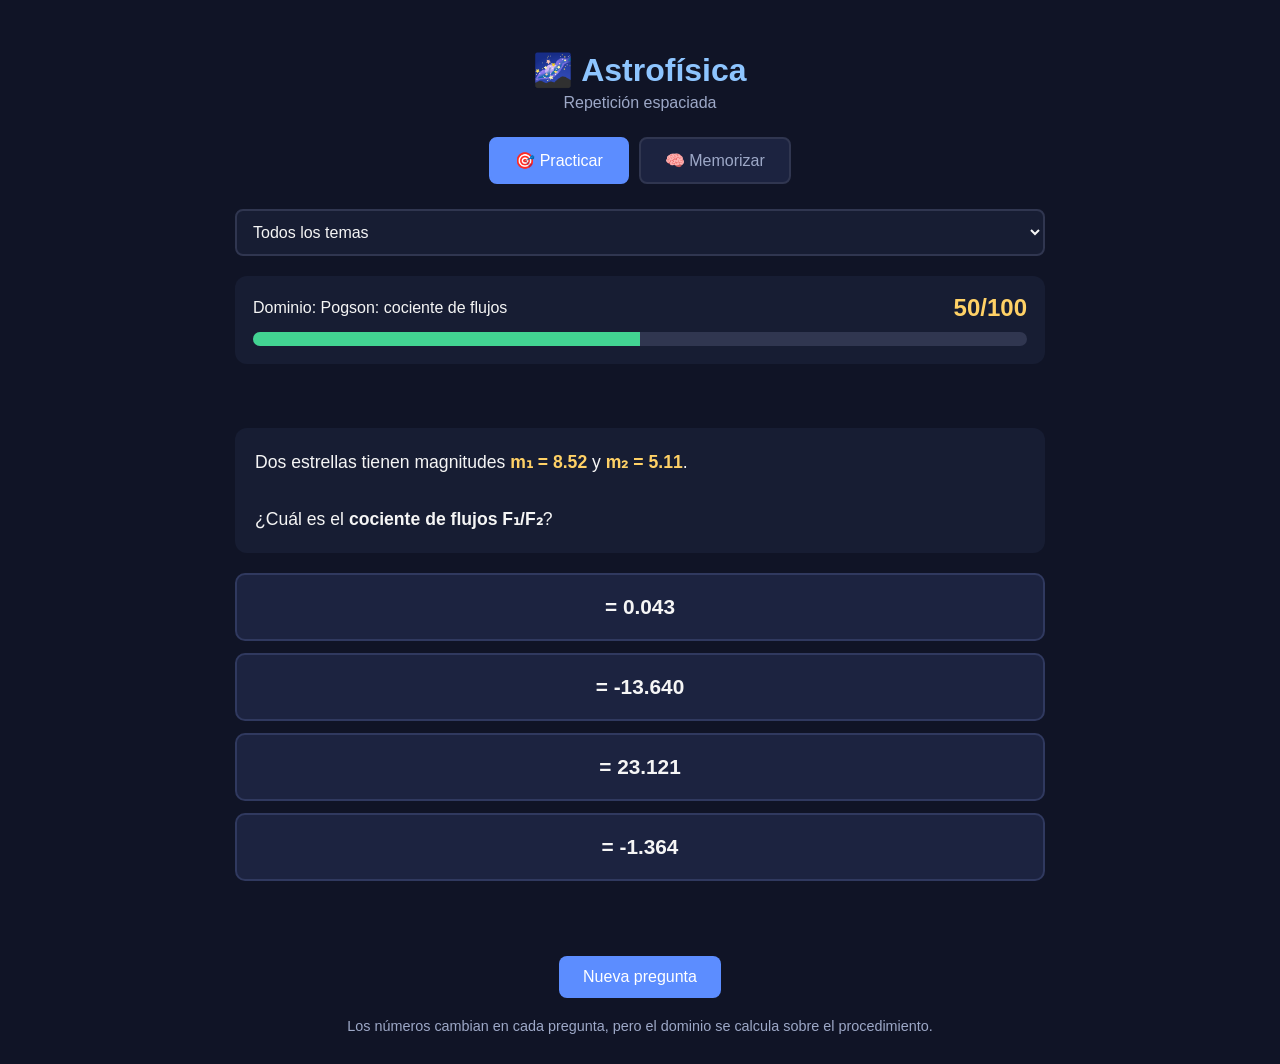
==== commit e3e0b194: "Implement mode switch and enhance flashcard features Added mode switch buttons and updated flashcard" ====
--- a/index.html
+++ b/index.html
@@ -18,6 +18,29 @@
 
 h1 { text-align: center; color: #8ec5ff; margin-bottom: 5px; }
 .subtitulo { text-align: center; color: #9da8c7; margin-bottom: 25px; }
+
+/* ================================
+   SELECTOR DE MODO
+================================= */
+.modo-switch {
+  display: flex;
+  justify-content: center;
+  gap: 10px;
+  margin-bottom: 25px;
+}
+.modo-switch button {
+  display: inline-block;
+  margin: 0;
+  background: #1c2340;
+  border: 2px solid #303650;
+  color: #9da8c7;
+}
+.modo-switch button:hover { background: #252e50; }
+.modo-switch button.activo {
+  background: #5c8dff;
+  border-color: #5c8dff;
+  color: white;
+}
 
 /* ================================
    TEMA (selector)
@@ -159,6 +182,82 @@
 .info { text-align: center; color: #9da8c7; font-size: 0.9rem; margin-top: 20px; }
 
 /* ================================
+   FLASHCARDS (modo memorizar)
+================================= */
+.fc-stats {
+  display: flex;
+  justify-content: center;
+  gap: 22px;
+  margin-bottom: 20px;
+  font-size: 1rem;
+  font-weight: bold;
+}
+.fc-nuevas { color: #8ec5ff; }
+.fc-aprender { color: #ff6874; }
+.fc-repasar { color: #42d392; }
+.fc-stats .activa { text-decoration: underline; }
+
+.fc-card {
+  background: #171d33;
+  border-radius: 12px;
+  padding: 30px 24px;
+  min-height: 220px;
+  text-align: center;
+  display: flex;
+  flex-direction: column;
+  justify-content: center;
+  gap: 14px;
+}
+.fc-categoria { color: #9da8c7; font-size: 0.85rem; text-transform: uppercase; letter-spacing: 1px; }
+.fc-frente { font-size: 1.6rem; font-weight: bold; color: #ffd166; line-height: 1.4; }
+.fc-separador { border: none; border-top: 2px solid #303650; width: 100%; margin: 6px 0; }
+.fc-formula { font-family: monospace; font-size: 1.5rem; background: #12182c; padding: 14px; border-radius: 8px; color: #f5f5f5; }
+.fc-nota { color: #9da8c7; font-size: 0.95rem; line-height: 1.6; text-align: left; }
+
+.fc-botones { display: flex; gap: 10px; margin-top: 20px; flex-wrap: wrap; }
+.fc-botones button {
+  flex: 1;
+  min-width: 120px;
+  margin: 0;
+  padding: 10px 8px;
+  display: flex;
+  flex-direction: column;
+  gap: 4px;
+  align-items: center;
+}
+.fc-botones button small { font-weight: normal; opacity: 0.85; font-size: 0.8rem; }
+.fc-b-otra { background: #c9485b; }
+.fc-b-otra:hover { background: #e0586c; }
+.fc-b-dificil { background: #c98a2f; }
+.fc-b-dificil:hover { background: #e0a040; }
+.fc-b-bien { background: #2f9d6f; }
+.fc-b-bien:hover { background: #3dbb85; }
+.fc-b-facil { background: #3b7be0; }
+.fc-b-facil:hover { background: #5590f0; }
+
+.fc-vacio { text-align: center; padding: 40px 20px; background: #171d33; border-radius: 12px; line-height: 1.8; }
+.fc-ocultar { display: none !important; }
+.fc-selector-wrap { margin-bottom: 20px; }
+.fc-selector-wrap select {
+  width: 100%;
+  padding: 12px;
+  border-radius: 8px;
+  background: #171d33;
+  color: #f5f5f5;
+  border: 2px solid #303650;
+  font-size: 1rem;
+}
+.fc-reset {
+  background: transparent;
+  border: 1px solid #303650;
+  color: #9da8c7;
+  font-size: 0.8rem;
+  padding: 6px 12px;
+  margin-top: 25px;
+}
+.fc-reset:hover { background: #1c2340; }
+
+/* ================================
    CONFETI
 ================================= */
 .confeti-contenedor {
@@ -192,34 +291,66 @@
 <h1>🌌 Astrofísica</h1>
 <div class="subtitulo">Repetición espaciada</div>
 
-<div class="tema-selector">
-  <select id="temaSelector" onchange="cambiarFiltroTema()">
-    <option value="todos">Todos los temas</option>
-  </select>
+<div class="modo-switch">
+  <button id="btnModoPractica" class="activo" onclick="cambiarModo('practica')">🎯 Practicar</button>
+  <button id="btnModoMemorizar" onclick="cambiarModo('memorizar')">🧠 Memorizar</button>
 </div>
 
-<div class="dominio-card">
-  <div class="dominio-header">
-    <span id="dominioEtiqueta">Dominio del tema</span>
-    <span class="dominio-numero" id="dominioNumero">50/100</span>
+<!-- ============ MODO PRÁCTICA ============ -->
+<div id="modoPractica">
+
+  <div class="tema-selector">
+    <select id="temaSelector" onchange="cambiarFiltroTema()">
+      <option value="todos">Todos los temas</option>
+    </select>
   </div>
-  <div class="barra">
-    <div class="barra-progreso" id="barraProgreso"></div>
+
+  <div class="dominio-card">
+    <div class="dominio-header">
+      <span id="dominioEtiqueta">Dominio del tema</span>
+      <span class="dominio-numero" id="dominioNumero">50/100</span>
+    </div>
+    <div class="barra">
+      <div class="barra-progreso" id="barraProgreso"></div>
+    </div>
   </div>
+
+  <div class="racha-card" id="rachaCard"></div>
+
+  <div class="question" id="question"></div>
+  <div id="options"></div>
+  <div id="feedback"></div>
+  <div class="explicacion" id="explicacion"></div>
+
+  <button onclick="nuevaPregunta()">Nueva pregunta</button>
+
+  <div class="info">
+    Los números cambian en cada pregunta,
+    pero el dominio se calcula sobre el procedimiento.
+  </div>
+
 </div>
 
-<div class="racha-card" id="rachaCard"></div>
-
-<div class="question" id="question"></div>
-<div id="options"></div>
-<div id="feedback"></div>
-<div class="explicacion" id="explicacion"></div>
-
-<button onclick="nuevaPregunta()">Nueva pregunta</button>
-
-<div class="info">
-  Los números cambian en cada pregunta,
-  pero el dominio se calcula sobre el procedimiento.
+<!-- ============ MODO MEMORIZAR ============ -->
+<div id="modoMemorizar" class="fc-ocultar">
+
+  <div class="fc-selector-wrap">
+    <select id="fcCategoria" onchange="cambiarCategoriaFlash()">
+      <option value="todas">Todas las categorías</option>
+    </select>
+  </div>
+
+  <div class="fc-stats" id="fcStats"></div>
+
+  <div id="fcZona"></div>
+
+  <div class="info">
+    Espacio = mostrar reverso · 1 Otra vez · 2 Difícil · 3 Bien · 4 Fácil
+  </div>
+  <div style="text-align:center">
+    <button class="fc-reset" id="btnResetFlash" onclick="reiniciarFlashcards()">Reiniciar progreso de flashcards</button>
+  </div>
+
 </div>
 
 <script>
@@ -304,6 +435,121 @@
 
 /****************************************************************
  *
+ *                    CONFIGURACIÓN DE FLASHCARDS
+ *
+ *   ============================================================
+ *
+ *   SEGUNDO BLOQUE QUE VAS A EDITAR: las tarjetas del modo
+ *   "memorizar". Cada una tiene:
+ *
+ *   id         → identificador único (no lo cambies después,
+ *                porque el progreso se guarda con él)
+ *   categoria  → agrupa las tarjetas en el selector
+ *   frente     → lo que se muestra de anverso (HTML)
+ *   formula    → el reverso principal (HTML)
+ *   nota       → (opcional) significado de las variables / unidades
+ *
+ ****************************************************************/
+
+const CONFIG_FLASHCARDS = [
+
+  /* ---------- Magnitudes y distancia ---------- */
+  {
+    id: "fc_distancia_paralaje",
+    categoria: "Distancia",
+    frente: "Distancia por paralaje",
+    formula: "d = 1 / p″",
+    nota: "d en parsec (pc), p″ = paralaje en segundos de arco."
+  },
+  {
+    id: "fc_magnitud_absoluta",
+    categoria: "Magnitudes",
+    frente: "Magnitud absoluta (M)",
+    formula: "M = m + 5 − 5 log₁₀(d)",
+    nota: "m = magnitud aparente, d = distancia en pc. El −5 multiplica solo al logaritmo."
+  },
+  /* ---------- Luminosidad y flujo ---------- */
+  {
+    id: "fc_luminosidad",
+    categoria: "Luminosidad y flujo",
+    frente: "Luminosidad (Stefan-Boltzmann)",
+    formula: "L = 4π R² σ T⁴",
+    nota: "R en m, T en K, L en W. El exponente 4 es solo de T."
+  },
+  {
+    id: "fc_flujo_luminosidad",
+    categoria: "Luminosidad y flujo",
+    frente: "Flujo a partir de la luminosidad",
+    formula: "F = L / (4π d²)",
+    nota: "L en W, d en m, F en W/m². Ley del inverso del cuadrado. Todo el denominador va entre paréntesis."
+  },
+  {
+    id: "fc_flujo_temperatura",
+    categoria: "Luminosidad y flujo",
+    frente: "Flujo a partir de la temperatura (R, T, d)",
+    formula: "F = σ T⁴ · R² / d²",
+    nota: "Sale de reemplazar L = 4π R² σ T⁴ en F = L / (4π d²): el 4π se cancela."
+  },
+
+  /* ---------- Wien ---------- */
+  {
+    id: "fc_wien_lambda",
+    categoria: "Ley de Wien",
+    frente: "Longitud de onda del máximo de emisión (λ<sub>max</sub>)",
+    formula: "λ<sub>max</sub> = b / T",
+    nota: "b = constante de Wien, T en K, λ<sub>max</sub> en m."
+  },
+  {
+    id: "fc_wien_temperatura",
+    categoria: "Ley de Wien",
+    frente: "Temperatura a partir de λ<sub>max</sub> (Wien)",
+    formula: "T = b / λ<sub>max</sub>",
+    nota: "b = 2,898 × 10⁻³ m·K, λ<sub>max</sub> en m, T en K."
+  },
+
+  /* ---------- Pogson ---------- */
+  {
+    id: "fc_pogson_diferencia",
+    categoria: "Pogson",
+    frente: "Pogson: diferencia de magnitudes",
+    formula: "m₁ − m₂ = −2,5 log₁₀(F₁ / F₂)",
+    nota: "El signo negativo: más brillo ⇒ menor magnitud."
+  },
+  {
+    id: "fc_pogson_cociente",
+    categoria: "Pogson",
+    frente: "Pogson: cociente de flujos",
+    formula: "F₁ / F₂ = 10<sup>−(m₁ − m₂) / 2,5</sup>",
+    nota: "Se despeja el log₁₀ aplicando potencia de 10 (no multiplicando por 10)."
+  },
+
+  /* ---------- Constantes ---------- */
+  {
+    id: "fc_const_wien",
+    categoria: "Constantes",
+    frente: "Constante de Wien (b)",
+    formula: "b = 2,898 × 10⁻³ m·K",
+    nota: "Se usa en λ<sub>max</sub> = b / T."
+  },
+  {
+    id: "fc_const_stefan",
+    categoria: "Constantes",
+    frente: "Constante de Stefan-Boltzmann (σ)",
+    formula: "σ = 5,67 × 10⁻⁸ W / (m² K⁴)",
+    nota: "Se usa en F = σ T⁴ y L = 4π R² σ T⁴."
+  },
+  {
+    id: "fc_const_stefan_inversa",
+    categoria: "Constantes",
+    frente: "¿Qué ley usa σ = 5,67 × 10⁻⁸ W/(m² K⁴)?",
+    formula: "Ley de Stefan-Boltzmann: F = σ T⁴",
+    nota: "Relaciona el flujo emitido con la temperatura del cuerpo negro."
+  }
+
+];
+
+/****************************************************************
+ *
  *                    UTILIDADES
  *
  ****************************************************************/
@@ -891,11 +1137,13 @@
  ****************************************************************/
 
 const STORAGE_KEY = "astrofisica_progreso_v4";
+const STORAGE_KEY_FLASH = "astrofisica_flashcards_v2";
 
 let progreso = cargarProgreso();
 let preguntaActual = null;
 let temaFiltro = "todos";
 let racha = 0;
+let modoActual = "practica";
 
 
 /****************************************************************
@@ -1130,7 +1378,7 @@
 
 /****************************************************************
  *
- *                    INTERFAZ
+ *                    INTERFAZ (MODO PRÁCTICA)
  *
  ****************************************************************/
 
@@ -1275,11 +1523,247 @@
 
 /****************************************************************
  *
+ *                    MODO MEMORIZAR (FLASHCARDS TIPO ANKI)
+ *
+ *   ============================================================
+ *
+ *   Cada tarjeta guarda: estado (nueva / aprendiendo / repaso),
+ *   intervalo en días, facilidad (ease) y fecha de próximo repaso.
+ *
+ *   Botones:
+ *     Otra vez → vuelve en 1 minuto, baja la facilidad
+ *     Difícil  → intervalo x1.2, baja un poco la facilidad
+ *     Bien     → intervalo x facilidad
+ *     Fácil    → intervalo x facilidad x 1.3, sube la facilidad
+ *
+ ****************************************************************/
+
+/* Posiciones en la cola según la calificación:
+   n = cantidad de tarjetas que pasan antes de que vuelva a aparecer.
+   Infinity = al final de la cola. Editá estos números a gusto. */
+const POSICIONES_COLA = { otra: 1, dificil: 2, bien: 5, facil: Infinity };
+
+let flashProgreso = cargarFlashcards();   // { cola: [ids en orden] }
+let flashCategoria = "todas";
+let flashActual = null;
+let flashReversoVisible = false;
+let flashRepasadas = 0;
+let resetPendiente = null;
+
+function cargarFlashcards() {
+  let cola = [];
+  try {
+    const guardado = localStorage.getItem(STORAGE_KEY_FLASH);
+    if (guardado) cola = JSON.parse(guardado).cola || [];
+  } catch (error) {
+    console.warn("Error leyendo flashcards.");
+  }
+
+  const ids = CONFIG_FLASHCARDS.map(c => c.id);
+  cola = cola.filter(id => ids.includes(id));
+  const faltan = mezclar(ids.filter(id => !cola.includes(id)));
+  return { cola: cola.concat(faltan) };
+}
+
+function guardarFlashcards() {
+  try {
+    localStorage.setItem(STORAGE_KEY_FLASH, JSON.stringify(flashProgreso));
+  } catch (error) {
+    console.warn("No se pudo guardar.");
+  }
+}
+
+/* Dos toques para confirmar (confirm() puede estar bloqueado en iframes) */
+function reiniciarFlashcards() {
+  const boton = document.getElementById("btnResetFlash");
+  const textoOriginal = "Reiniciar progreso de flashcards";
+
+  if (!resetPendiente) {
+    boton.textContent = "¿Seguro? Tocá de nuevo para reiniciar";
+    resetPendiente = setTimeout(() => {
+      resetPendiente = null;
+      boton.textContent = textoOriginal;
+    }, 3000);
+    return;
+  }
+
+  clearTimeout(resetPendiente);
+  resetPendiente = null;
+  boton.textContent = textoOriginal;
+
+  flashProgreso = { cola: mezclar(CONFIG_FLASHCARDS.map(c => c.id)) };
+  flashRepasadas = 0;
+  guardarFlashcards();
+  mostrarSiguienteFlash();
+}
+
+function poblarSelectorCategorias() {
+  const selector = document.getElementById("fcCategoria");
+  const categorias = [...new Set(CONFIG_FLASHCARDS.map(c => c.categoria))];
+
+  categorias.forEach(cat => {
+    const opcion = document.createElement("option");
+    opcion.value = cat;
+    opcion.textContent = cat;
+    selector.appendChild(opcion);
+  });
+}
+
+function cambiarCategoriaFlash() {
+  flashCategoria = document.getElementById("fcCategoria").value;
+  mostrarSiguienteFlash();
+}
+
+function cartaPorId(id) {
+  return CONFIG_FLASHCARDS.find(c => c.id === id);
+}
+
+function enCategoria(id) {
+  return flashCategoria === "todas" || cartaPorId(id).categoria === flashCategoria;
+}
+
+function textoPosicion(n) {
+  if (n === Infinity) return "al final";
+  return "en " + n + (n === 1 ? " lugar" : " lugares");
+}
+
+function mostrarSiguienteFlash() {
+  const id = flashProgreso.cola.find(enCategoria);
+  flashActual = id ? cartaPorId(id) : null;
+  flashReversoVisible = false;
+  dibujarFlash();
+}
+
+function dibujarFlash() {
+  const zona = document.getElementById("fcZona");
+  const enCola = flashProgreso.cola.filter(enCategoria).length;
+
+  document.getElementById("fcStats").innerHTML = `
+    <span class="fc-nuevas">En cola: ${enCola}</span>
+    <span class="fc-repasar">Repasadas: ${flashRepasadas}</span>
+  `;
+
+  if (!flashActual) {
+    zona.innerHTML = "";
+    return;
+  }
+
+  const carta = flashActual;
+
+  let html = `
+    <div class="fc-card" onclick="darVueltaFlash()" style="cursor:pointer">
+      <div class="fc-categoria">${carta.categoria}</div>
+      <div class="fc-frente">${carta.frente}</div>
+  `;
+
+  if (flashReversoVisible) {
+    html += `
+      <hr class="fc-separador">
+      <div class="fc-formula">${carta.formula}</div>
+      ${carta.nota ? `<div class="fc-nota">${carta.nota}</div>` : ""}
+    `;
+  } else {
+    html += `<div class="fc-nota" style="text-align:center">Tocá para ver el reverso</div>`;
+  }
+
+  html += `</div>`;
+
+  if (!flashReversoVisible) {
+    html += `<button onclick="darVueltaFlash()">Mostrar reverso</button>`;
+  } else {
+    const opciones = [
+      ["otra", "Otra vez", "fc-b-otra"],
+      ["dificil", "Difícil", "fc-b-dificil"],
+      ["bien", "Bien", "fc-b-bien"],
+      ["facil", "Fácil", "fc-b-facil"]
+    ];
+
+    html += `<div class="fc-botones">`;
+    opciones.forEach(([clave, nombre, clase]) => {
+      html += `
+        <button class="${clase}" onclick="calificarFlash('${clave}')">
+          ${nombre}
+          <small>${textoPosicion(POSICIONES_COLA[clave])}</small>
+        </button>
+      `;
+    });
+    html += `</div>`;
+  }
+
+  zona.innerHTML = html;
+}
+
+function darVueltaFlash() {
+  if (!flashActual || flashReversoVisible) return;
+  flashReversoVisible = true;
+  dibujarFlash();
+}
+
+function calificarFlash(calificacion) {
+  if (!flashActual) return;
+
+  const id = flashActual.id;
+  const cola = flashProgreso.cola;
+
+  cola.splice(cola.indexOf(id), 1);
+
+  /* posiciones contadas solo entre las tarjetas de la categoría activa */
+  const indices = [];
+  cola.forEach((cid, i) => { if (enCategoria(cid)) indices.push(i); });
+
+  const n = POSICIONES_COLA[calificacion];
+  const destino = n >= indices.length ? cola.length : indices[n];
+  cola.splice(destino, 0, id);
+
+  flashRepasadas++;
+  guardarFlashcards();
+  mostrarSiguienteFlash();
+}
+
+/* Atajos de teclado */
+document.addEventListener("keydown", evento => {
+  if (modoActual !== "memorizar") return;
+  if (evento.target.tagName === "SELECT") return;
+
+  if (evento.code === "Space") {
+    evento.preventDefault();
+    darVueltaFlash();
+  } else if (flashReversoVisible) {
+    const mapa = { "1": "otra", "2": "dificil", "3": "bien", "4": "facil" };
+    if (mapa[evento.key]) calificarFlash(mapa[evento.key]);
+  }
+});
+
+
+/****************************************************************
+ *
+ *                    CAMBIO DE MODO
+ *
+ ****************************************************************/
+
+function cambiarModo(modo) {
+  modoActual = modo;
+
+  document.getElementById("modoPractica").classList.toggle("fc-ocultar", modo !== "practica");
+  document.getElementById("modoMemorizar").classList.toggle("fc-ocultar", modo !== "memorizar");
+
+  document.getElementById("btnModoPractica").classList.toggle("activo", modo === "practica");
+  document.getElementById("btnModoMemorizar").classList.toggle("activo", modo === "memorizar");
+
+  if (modo === "memorizar") {
+    mostrarSiguienteFlash();
+  }
+}
+
+
+/****************************************************************
+ *
  *                    INICIO
  *
  ****************************************************************/
 
 poblarSelectorTemas();
+poblarSelectorCategorias();
 nuevaPregunta();
 </script>
 </body>
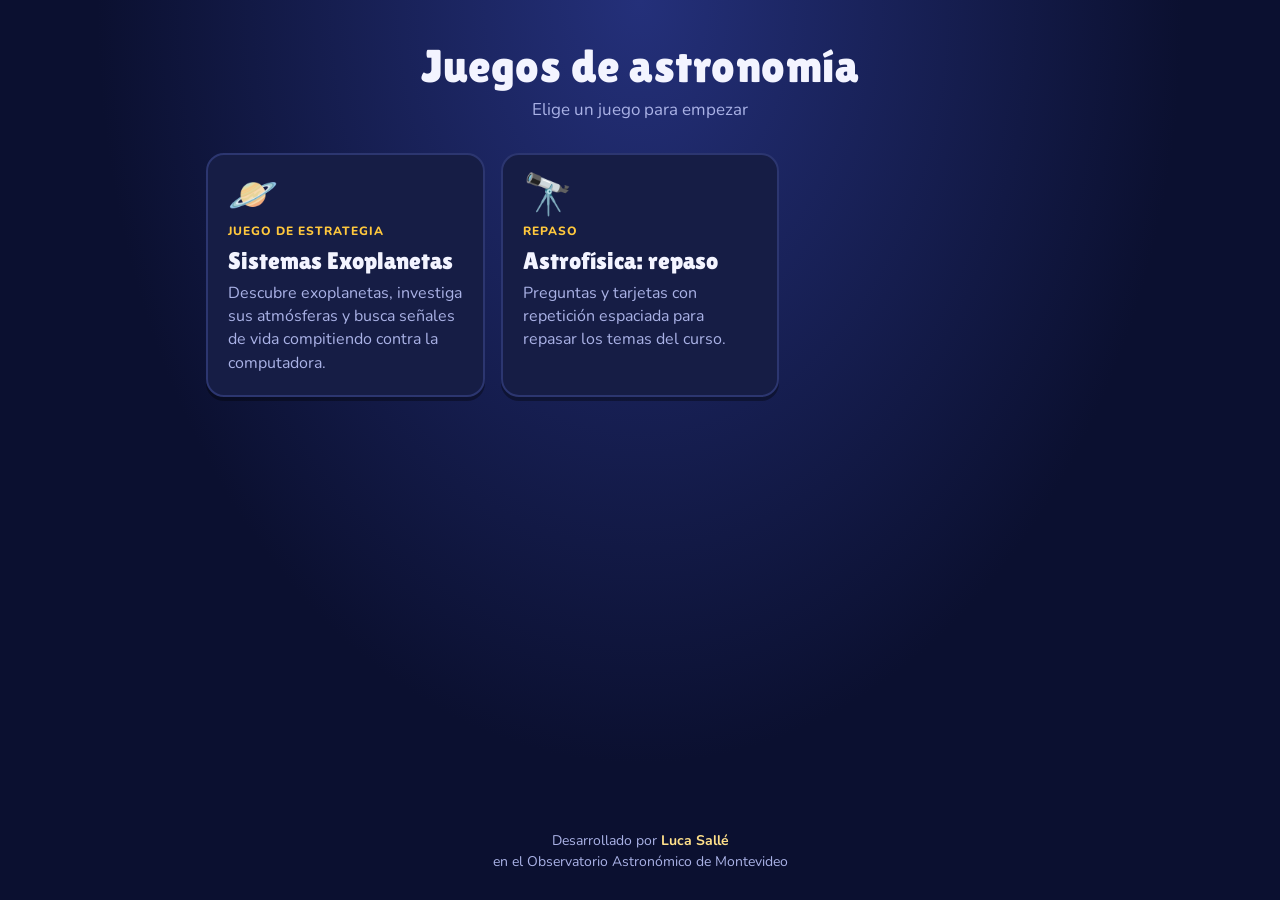
==== commit f35c8da2: "Reorganizar el sitio: menú de juegos y una carpeta por juego - index.html pasa a ser un menú que se " ====
--- a/index.html
+++ b/index.html
@@ -2,1769 +2,22 @@
 <html lang="es">
 <head>
 <meta charset="UTF-8">
-<meta name="viewport" content="width=device-width, initial-scale=1.0">
-<title>Astrofísica — Repetición espaciada</title>
-<style>
-* { box-sizing: border-box; }
-
-body {
-  font-family: Arial, sans-serif;
-  max-width: 850px;
-  margin: 0 auto;
-  padding: 30px 20px;
-  background: #101426;
-  color: #f5f5f5;
-}
-
-h1 { text-align: center; color: #8ec5ff; margin-bottom: 5px; }
-.subtitulo { text-align: center; color: #9da8c7; margin-bottom: 25px; }
-
-/* ================================
-   SELECTOR DE MODO
-================================= */
-.modo-switch {
-  display: flex;
-  justify-content: center;
-  gap: 10px;
-  margin-bottom: 25px;
-}
-.modo-switch button {
-  display: inline-block;
-  margin: 0;
-  background: #1c2340;
-  border: 2px solid #303650;
-  color: #9da8c7;
-}
-.modo-switch button:hover { background: #252e50; }
-.modo-switch button.activo {
-  background: #5c8dff;
-  border-color: #5c8dff;
-  color: white;
-}
-
-/* ================================
-   TEMA (selector)
-================================= */
-.tema-selector {
-  margin-bottom: 20px;
-}
-.tema-selector select {
-  width: 100%;
-  padding: 12px;
-  border-radius: 8px;
-  background: #171d33;
-  color: #f5f5f5;
-  border: 2px solid #303650;
-  font-size: 1rem;
-}
-
-/* ================================
-   DOMINIO
-================================= */
-.dominio-card {
-  background: #171d33;
-  border-radius: 12px;
-  padding: 18px;
-  margin-bottom: 20px;
-}
-.dominio-header {
-  display: flex;
-  justify-content: space-between;
-  align-items: center;
-  margin-bottom: 10px;
-}
-.dominio-numero { font-size: 1.5rem; font-weight: bold; color: #ffd166; }
-.barra { width: 100%; height: 14px; background: #303650; border-radius: 10px; overflow: hidden; }
-.barra-progreso { height: 100%; width: 0%; background: #42d392; transition: width 0.5s ease; }
-
-.racha-card {
-  display: flex;
-  justify-content: center;
-  align-items: center;
-  gap: 8px;
-  margin-bottom: 20px;
-  font-size: 1rem;
-  color: #ffb347;
-  min-height: 24px;
-}
-.racha-fuego { font-size: 1.3rem; }
-
-/* ================================
-   PREGUNTA
-================================= */
-.question {
-  background: #171d33;
-  padding: 20px;
-  border-radius: 12px;
-  margin-bottom: 20px;
-  font-size: 1.1rem;
-  line-height: 1.6;
-}
-.dato { color: #ffd166; font-weight: bold; }
-
-/* ================================
-   OPCIONES
-================================= */
-.option {
-  background: #1c2340;
-  border: 2px solid #30395f;
-  border-radius: 10px;
-  padding: 20px;
-  margin: 12px 0;
-  cursor: pointer;
-  transition: 0.2s;
-  text-align: center;
-  font-size: 1.3rem;
-  font-weight: bold;
-}
-.option:hover { background: #252e50; border-color: #8ec5ff; }
-.option.correct { border-color: #42d392; background: #173b32; }
-.option.incorrect { border-color: #ff6874; background: #3e2028; animation: shake 0.4s; }
-
-@keyframes shake {
-  0%, 100% { transform: translateX(0); }
-  20% { transform: translateX(-8px); }
-  40% { transform: translateX(8px); }
-  60% { transform: translateX(-5px); }
-  80% { transform: translateX(5px); }
-}
-
-@keyframes pop {
-  0% { transform: scale(1); }
-  30% { transform: scale(1.04); }
-  100% { transform: scale(1); }
-}
-.option.correct { animation: pop 0.35s; }
-
-/* ================================
-   FEEDBACK
-================================= */
-#feedback {
-  text-align: center;
-  min-height: 30px;
-  margin-top: 20px;
-  font-weight: bold;
-  font-size: 1.1rem;
-}
-
-/* ================================
-   EXPLICACIÓN
-================================= */
-.explicacion {
-  background: #1c2340;
-  border-left: 4px solid #8ec5ff;
-  padding: 18px;
-  margin-top: 20px;
-  border-radius: 5px;
-  display: none;
-  line-height: 1.7;
-}
-.explicacion.error { border-left-color: #ff6874; }
-.explicacion.correcta { border-left-color: #42d392; }
-.paso { background: #12182c; padding: 10px 14px; margin: 10px 0; border-radius: 6px; font-family: monospace; }
-
-/* ================================
-   BOTON
-================================= */
-button {
-  display: block;
-  margin: 25px auto 0;
-  padding: 12px 24px;
-  border: none;
-  border-radius: 8px;
-  background: #5c8dff;
-  color: white;
-  font-size: 1rem;
-  cursor: pointer;
-}
-button:hover { background: #719cff; }
-
-.info { text-align: center; color: #9da8c7; font-size: 0.9rem; margin-top: 20px; }
-
-/* ================================
-   FLASHCARDS (modo memorizar)
-================================= */
-.fc-stats {
-  display: flex;
-  justify-content: center;
-  gap: 22px;
-  margin-bottom: 20px;
-  font-size: 1rem;
-  font-weight: bold;
-}
-.fc-nuevas { color: #8ec5ff; }
-.fc-aprender { color: #ff6874; }
-.fc-repasar { color: #42d392; }
-.fc-stats .activa { text-decoration: underline; }
-
-.fc-card {
-  background: #171d33;
-  border-radius: 12px;
-  padding: 30px 24px;
-  min-height: 220px;
-  text-align: center;
-  display: flex;
-  flex-direction: column;
-  justify-content: center;
-  gap: 14px;
-}
-.fc-categoria { color: #9da8c7; font-size: 0.85rem; text-transform: uppercase; letter-spacing: 1px; }
-.fc-frente { font-size: 1.6rem; font-weight: bold; color: #ffd166; line-height: 1.4; }
-.fc-separador { border: none; border-top: 2px solid #303650; width: 100%; margin: 6px 0; }
-.fc-formula { font-family: monospace; font-size: 1.5rem; background: #12182c; padding: 14px; border-radius: 8px; color: #f5f5f5; }
-.fc-nota { color: #9da8c7; font-size: 0.95rem; line-height: 1.6; text-align: left; }
-
-.fc-botones { display: flex; gap: 10px; margin-top: 20px; flex-wrap: wrap; }
-.fc-botones button {
-  flex: 1;
-  min-width: 120px;
-  margin: 0;
-  padding: 10px 8px;
-  display: flex;
-  flex-direction: column;
-  gap: 4px;
-  align-items: center;
-}
-.fc-botones button small { font-weight: normal; opacity: 0.85; font-size: 0.8rem; }
-.fc-b-otra { background: #c9485b; }
-.fc-b-otra:hover { background: #e0586c; }
-.fc-b-dificil { background: #c98a2f; }
-.fc-b-dificil:hover { background: #e0a040; }
-.fc-b-bien { background: #2f9d6f; }
-.fc-b-bien:hover { background: #3dbb85; }
-.fc-b-facil { background: #3b7be0; }
-.fc-b-facil:hover { background: #5590f0; }
-
-.fc-vacio { text-align: center; padding: 40px 20px; background: #171d33; border-radius: 12px; line-height: 1.8; }
-.fc-ocultar { display: none !important; }
-.fc-selector-wrap { margin-bottom: 20px; }
-.fc-selector-wrap select {
-  width: 100%;
-  padding: 12px;
-  border-radius: 8px;
-  background: #171d33;
-  color: #f5f5f5;
-  border: 2px solid #303650;
-  font-size: 1rem;
-}
-.fc-reset {
-  background: transparent;
-  border: 1px solid #303650;
-  color: #9da8c7;
-  font-size: 0.8rem;
-  padding: 6px 12px;
-  margin-top: 25px;
-}
-.fc-reset:hover { background: #1c2340; }
-
-/* ================================
-   CONFETI
-================================= */
-.confeti-contenedor {
-  position: fixed;
-  top: 0;
-  left: 0;
-  width: 100%;
-  height: 100%;
-  pointer-events: none;
-  overflow: hidden;
-  z-index: 999;
-}
-.confeti-pieza {
-  position: absolute;
-  top: -20px;
-  width: 8px;
-  height: 14px;
-  opacity: 0.9;
-  animation: caer linear forwards;
-}
-@keyframes caer {
-  to {
-    transform: translateY(110vh) rotate(360deg);
-    opacity: 0.3;
-  }
-}
-</style>
+<meta name="viewport" content="width=device-width, initial-scale=1">
+<title>Juegos de astronomía</title>
+<meta name="description" content="Juegos didácticos de astronomía para estudiantes.">
+<link rel="preconnect" href="https://fonts.googleapis.com">
+<link rel="stylesheet" href="https://fonts.googleapis.com/css2?family=Lilita+One&family=Nunito:wght@600;800&display=swap">
+<link rel="stylesheet" href="estilo.css">
 </head>
 <body>
-
-<h1>🌌 Astrofísica</h1>
-<div class="subtitulo">Repetición espaciada</div>
-
-<div class="modo-switch">
-  <button id="btnModoPractica" class="activo" onclick="cambiarModo('practica')">🎯 Practicar</button>
-  <button id="btnModoMemorizar" onclick="cambiarModo('memorizar')">🧠 Memorizar</button>
-</div>
-
-<!-- ============ MODO PRÁCTICA ============ -->
-<div id="modoPractica">
-
-  <div class="tema-selector">
-    <select id="temaSelector" onchange="cambiarFiltroTema()">
-      <option value="todos">Todos los temas</option>
-    </select>
-  </div>
-
-  <div class="dominio-card">
-    <div class="dominio-header">
-      <span id="dominioEtiqueta">Dominio del tema</span>
-      <span class="dominio-numero" id="dominioNumero">50/100</span>
-    </div>
-    <div class="barra">
-      <div class="barra-progreso" id="barraProgreso"></div>
-    </div>
-  </div>
-
-  <div class="racha-card" id="rachaCard"></div>
-
-  <div class="question" id="question"></div>
-  <div id="options"></div>
-  <div id="feedback"></div>
-  <div class="explicacion" id="explicacion"></div>
-
-  <button onclick="nuevaPregunta()">Nueva pregunta</button>
-
-  <div class="info">
-    Los números cambian en cada pregunta,
-    pero el dominio se calcula sobre el procedimiento.
-  </div>
-
-</div>
-
-<!-- ============ MODO MEMORIZAR ============ -->
-<div id="modoMemorizar" class="fc-ocultar">
-
-  <div class="fc-selector-wrap">
-    <select id="fcCategoria" onchange="cambiarCategoriaFlash()">
-      <option value="todas">Todas las categorías</option>
-    </select>
-  </div>
-
-  <div class="fc-stats" id="fcStats"></div>
-
-  <div id="fcZona"></div>
-
-  <div class="info">
-    Espacio = mostrar reverso · 1 Otra vez · 2 Difícil · 3 Bien · 4 Fácil
-  </div>
-  <div style="text-align:center">
-    <button class="fc-reset" id="btnResetFlash" onclick="reiniciarFlashcards()">Reiniciar progreso de flashcards</button>
-  </div>
-
-</div>
-
-<script>
-/****************************************************************
- *
- *                    CONFIGURACIÓN
- *
- *   ============================================================
- *
- *   ESTE ES EL PRIMER BLOQUE QUE VAS A EDITAR
- *   CUANDO AGREGUES NUEVOS TEMAS.
- *
- ****************************************************************/
-
-const CONFIG_PREGUNTAS = {
-
-  magnitud_absoluta_paralaje: {
-    nombre: "Magnitud absoluta a partir del paralaje",
-    dominioInicial: 50,
-    generador: generarMagnitudAbsoluta
-  },
-
-  luminosidad: {
-    nombre: "Luminosidad (Stefan-Boltzmann)",
-    dominioInicial: 50,
-    generador: generarLuminosidad
-  },
-
-  flujo_luminosidad: {
-    nombre: "Flujo a partir de la luminosidad",
-    dominioInicial: 50,
-    generador: generarFlujoLuminosidad
-  },
-
-  flujo_temperatura: {
-    nombre: "Flujo a partir de la temperatura",
-    dominioInicial: 50,
-    generador: generarFlujoTemperatura
-  },
-
-  pogson_diferencia: {
-    nombre: "Pogson: diferencia de magnitudes",
-    dominioInicial: 50,
-    generador: generarPogsonDiferencia
-  },
-
-  pogson_cociente: {
-    nombre: "Pogson: cociente de flujos",
-    dominioInicial: 50,
-    generador: generarPogsonCociente
-  },
-
-  ley_wien: {
-    nombre: "Ley de Wien",
-    dominioInicial: 50,
-    generador: generarLeyWien
-  }
-
-  /*
-   * ------------------------------------------------------------
-   *
-   * PARA AGREGAR OTRA PREGUNTA:
-   *
-   * id_del_tema: {
-   *
-   *   nombre: "Nombre visible",
-   *
-   *   dominioInicial: 50,
-   *
-   *   generador: nombreDeLaFuncion
-   *
-   * }
-   *
-   * ------------------------------------------------------------
-   */
-
-};
-
-/* Constantes físicas usadas en varios generadores */
-const SIGMA = 5.67e-8;      // constante de Stefan-Boltzmann, W/(m²K⁴)
-const B_WIEN = 2.898e-3;    // constante de Wien, m·K
-
-/****************************************************************
- *
- *                    CONFIGURACIÓN DE FLASHCARDS
- *
- *   ============================================================
- *
- *   SEGUNDO BLOQUE QUE VAS A EDITAR: las tarjetas del modo
- *   "memorizar". Cada una tiene:
- *
- *   id         → identificador único (no lo cambies después,
- *                porque el progreso se guarda con él)
- *   categoria  → agrupa las tarjetas en el selector
- *   frente     → lo que se muestra de anverso (HTML)
- *   formula    → el reverso principal (HTML)
- *   nota       → (opcional) significado de las variables / unidades
- *
- ****************************************************************/
-
-const CONFIG_FLASHCARDS = [
-
-  /* ---------- Magnitudes y distancia ---------- */
-  {
-    id: "fc_distancia_paralaje",
-    categoria: "Distancia",
-    frente: "Distancia por paralaje",
-    formula: "d = 1 / p″",
-    nota: "d en parsec (pc), p″ = paralaje en segundos de arco."
-  },
-  {
-    id: "fc_magnitud_absoluta",
-    categoria: "Magnitudes",
-    frente: "Magnitud absoluta (M)",
-    formula: "M = m + 5 − 5 log₁₀(d)",
-    nota: "m = magnitud aparente, d = distancia en pc. El −5 multiplica solo al logaritmo."
-  },
-  /* ---------- Luminosidad y flujo ---------- */
-  {
-    id: "fc_luminosidad",
-    categoria: "Luminosidad y flujo",
-    frente: "Luminosidad (Stefan-Boltzmann)",
-    formula: "L = 4π R² σ T⁴",
-    nota: "R en m, T en K, L en W. El exponente 4 es solo de T."
-  },
-  {
-    id: "fc_flujo_luminosidad",
-    categoria: "Luminosidad y flujo",
-    frente: "Flujo a partir de la luminosidad",
-    formula: "F = L / (4π d²)",
-    nota: "L en W, d en m, F en W/m². Ley del inverso del cuadrado. Todo el denominador va entre paréntesis."
-  },
-  {
-    id: "fc_flujo_temperatura",
-    categoria: "Luminosidad y flujo",
-    frente: "Flujo a partir de la temperatura (R, T, d)",
-    formula: "F = σ T⁴ · R² / d²",
-    nota: "Sale de reemplazar L = 4π R² σ T⁴ en F = L / (4π d²): el 4π se cancela."
-  },
-
-  /* ---------- Wien ---------- */
-  {
-    id: "fc_wien_lambda",
-    categoria: "Ley de Wien",
-    frente: "Longitud de onda del máximo de emisión (λ<sub>max</sub>)",
-    formula: "λ<sub>max</sub> = b / T",
-    nota: "b = constante de Wien, T en K, λ<sub>max</sub> en m."
-  },
-  {
-    id: "fc_wien_temperatura",
-    categoria: "Ley de Wien",
-    frente: "Temperatura a partir de λ<sub>max</sub> (Wien)",
-    formula: "T = b / λ<sub>max</sub>",
-    nota: "b = 2,898 × 10⁻³ m·K, λ<sub>max</sub> en m, T en K."
-  },
-
-  /* ---------- Pogson ---------- */
-  {
-    id: "fc_pogson_diferencia",
-    categoria: "Pogson",
-    frente: "Pogson: diferencia de magnitudes",
-    formula: "m₁ − m₂ = −2,5 log₁₀(F₁ / F₂)",
-    nota: "El signo negativo: más brillo ⇒ menor magnitud."
-  },
-  {
-    id: "fc_pogson_cociente",
-    categoria: "Pogson",
-    frente: "Pogson: cociente de flujos",
-    formula: "F₁ / F₂ = 10<sup>−(m₁ − m₂) / 2,5</sup>",
-    nota: "Se despeja el log₁₀ aplicando potencia de 10 (no multiplicando por 10)."
-  },
-
-  /* ---------- Constantes ---------- */
-  {
-    id: "fc_const_wien",
-    categoria: "Constantes",
-    frente: "Constante de Wien (b)",
-    formula: "b = 2,898 × 10⁻³ m·K",
-    nota: "Se usa en λ<sub>max</sub> = b / T."
-  },
-  {
-    id: "fc_const_stefan",
-    categoria: "Constantes",
-    frente: "Constante de Stefan-Boltzmann (σ)",
-    formula: "σ = 5,67 × 10⁻⁸ W / (m² K⁴)",
-    nota: "Se usa en F = σ T⁴ y L = 4π R² σ T⁴."
-  },
-  {
-    id: "fc_const_stefan_inversa",
-    categoria: "Constantes",
-    frente: "¿Qué ley usa σ = 5,67 × 10⁻⁸ W/(m² K⁴)?",
-    formula: "Ley de Stefan-Boltzmann: F = σ T⁴",
-    nota: "Relaciona el flujo emitido con la temperatura del cuerpo negro."
-  }
-
-];
-
-/****************************************************************
- *
- *                    UTILIDADES
- *
- ****************************************************************/
-
-function redondear(numero, decimales = 2) {
-  return Number(numero.toFixed(decimales));
-}
-
-function formato(numero, decimales = 2) {
-  return numero.toFixed(decimales);
-}
-
-function mezclar(array) {
-  const copia = [...array];
-  for (let i = copia.length - 1; i > 0; i--) {
-    const j = Math.floor(Math.random() * (i + 1));
-    [copia[i], copia[j]] = [copia[j], copia[i]];
-  }
-  return copia;
-}
-
-/*
- * Formatea un entero usando el punto como separador de miles
- * (ej. 5778 -> "5.778"), que es la convención habitual en
- * nuestros apuntes. Ojo: leído "a la inglesa" esto se confunde
- * con un número decimal (5,778) — ese es justamente el error
- * que queremos poder inducir como distractor.
- */
-function formatoMiles(numero) {
-  const entero = Math.round(numero).toString();
-  let resultado = "";
-  let contador = 0;
-  for (let i = entero.length - 1; i >= 0; i--) {
-    resultado = entero[i] + resultado;
-    contador++;
-    if (contador % 3 === 0 && i !== 0) {
-      resultado = "." + resultado;
-    }
-  }
-  return resultado;
-}
-
-/*
- * El valor "mal leído" de un número formateado con formatoMiles:
- * simplemente lo volvemos a parsear como si el punto fuera
- * separador decimal. Ej. 5778 -> "5.778" -> 5.778
- */
-function valorMalLeido(numero) {
-  return parseFloat(formatoMiles(numero));
-}
-
-/*
- * Genera un valor en notación científica: mantisa entre
- * [mantisaMin, mantisaMax) y exponente entero entre
- * [expMin, expMax].
- */
-function generarValorCientifico(mantisaMin, mantisaMax, expMin, expMax) {
-  const mantisa = redondear(mantisaMin + Math.random() * (mantisaMax - mantisaMin), 3);
-  const exponente = Math.floor(expMin + Math.random() * (expMax - expMin + 1));
-  const valor = mantisa * Math.pow(10, exponente);
-  return { mantisa, exponente, valor };
-}
-
-/* Texto HTML "m.mmm × 10^e" para mostrar en el enunciado */
-function textoCientifico(mantisa, exponente, decimales = 3) {
-  return formato(mantisa, decimales) + " × 10<sup>" + exponente + "</sup>";
-}
-
-
-/****************************************************************
- *
- *                    GENERADORES
- *
- *   ============================================================
- *
- *   CADA TIPO DE PREGUNTA TIENE SU PROPIO GENERADOR.
- *
- *   El generador:
- *
- *   1. crea los datos aleatorios
- *   2. calcula la respuesta correcta
- *   3. calcula los distractores
- *   4. explica cada respuesta
- *
- *   El motor del juego NO necesita saber cómo se calcula.
- *
- ****************************************************************/
-
-
-/* ==============================================================
-   1. MAGNITUD ABSOLUTA A PARTIR DEL PARALAJE
-   ============================================================== */
-
-function generarMagnitudAbsoluta() {
-
-  const m = redondear(4 + Math.random() * 8, 1);
-  const p = redondear(0.02 + Math.random() * 0.18, 2);
-
-  const d = 1 / p;
-  const M = m + 5 - 5 * Math.log10(d);
-
-  const M_error_paralaje = m + 5 - 5 * Math.log10(p);
-  const M_error_terminos = m + 5 - 5 * (Math.log10(d) - 5);
-
-  const opciones = [
-    {
-      tipo: "correcta",
-      valor: M,
-      explicacion: `
-        <strong>✅ ¡Correcto!</strong>
-        <p>Primero hay que obtener la distancia a partir del paralaje.</p>
-        <div class="paso">d = 1 / p″</div>
-        <div class="paso">d = 1 / ${formato(p, 2)} = ${formato(d, 2)} pc</div>
-        <p>Luego se aplica la fórmula de magnitud absoluta:</p>
-        <div class="paso">M = m + 5 − 5 log₁₀(d)</div>
-        <div class="paso">M = ${formato(m, 1)} + 5 − 5 log₁₀(${formato(d, 2)})</div>
-        <div class="paso">M = ${formato(M, 2)}</div>
-      `
-    },
-    {
-      tipo: "paralaje",
-      valor: M_error_paralaje,
-      explicacion: `
-        <strong>❌ Error: utilizaste el paralaje directamente.</strong>
-        <p>La fórmula necesita la <strong>distancia d</strong> dentro del logaritmo.</p>
-        <p>El paralaje dado es:</p>
-        <div class="paso">p″ = ${formato(p, 2)}″</div>
-        <p>Primero debes calcular:</p>
-        <div class="paso">d = 1 / p″</div>
-        <div class="paso">d = 1 / ${formato(p, 2)} = ${formato(d, 2)} pc</div>
-        <p>Por lo tanto, dentro del logaritmo debe aparecer la distancia, no el paralaje.</p>
-      `
-    },
-    {
-      tipo: "terminos",
-      valor: M_error_terminos,
-      explicacion: `
-        <strong>❌ Error: separación incorrecta de los términos.</strong>
-        <p>En este caso calculaste correctamente la distancia:</p>
-        <div class="paso">d = ${formato(d, 2)} pc</div>
-        <p>El error aparece al interpretar algebraicamente la fórmula.</p>
-        <p>La expresión correcta es:</p>
-        <div class="paso">M = m + 5 − 5 log₁₀(d)</div>
-        <p>El −5 multiplica solamente al logaritmo.</p>
-      `
-    }
-  ];
-
-  return {
-    datos: { m, p },
-    enunciado: `
-      <strong>Una estrella tiene:</strong><br><br>
-      Magnitud aparente: <span class="dato">m = ${formato(m, 1)}</span><br>
-      Paralaje: <span class="dato">p″ = ${formato(p, 2)}″</span><br><br>
-      ¿Cuál es su <strong>magnitud absoluta M</strong>?
-    `,
-    unidad: "mag",
-    opciones: mezclar(opciones)
-  };
-}
-
-
-/* ==============================================================
-   2. LUMINOSIDAD (STEFAN-BOLTZMANN)
-   ============================================================== */
-
-function generarLuminosidad() {
-
-  const R = generarValorCientifico(1, 9.99, 7, 9);       // radio en metros
-  const T = Math.round(3000 + Math.random() * 37000);     // temperatura en K
-
-  const L = 4 * Math.PI * Math.pow(R.valor, 2) * SIGMA * Math.pow(T, 4);
-
-  const T_mal = valorMalLeido(T);
-  const L_error_notacion = 4 * Math.PI * Math.pow(R.valor, 2) * SIGMA * Math.pow(T_mal, 4);
-
-  const L_error_radio = 4 * Math.PI * R.valor * SIGMA * Math.pow(T, 4);
-
-  const opciones = [
-    {
-      tipo: "correcta",
-      valor: L,
-      explicacion: `
-        <strong>✅ ¡Correcto!</strong>
-        <p>La luminosidad sale directo de Stefan-Boltzmann:</p>
-        <div class="paso">L = 4π R² σ T⁴</div>
-        <div class="paso">L = 4π (${textoCientifico(R.mantisa, R.exponente)})² · σ · (${formatoMiles(T)})⁴</div>
-        <div class="paso">L = ${textoCientifico(...desglosarCientifico(L))} W</div>
-        <p>Ojo con leer bien la temperatura: "${formatoMiles(T)} K" son <strong>${T} K</strong>, no ${formato(T_mal, 3)} K — el punto es separador de miles, no coma decimal.</p>
-      `
-    },
-    {
-      tipo: "notacion",
-      valor: L_error_notacion,
-      explicacion: `
-        <strong>❌ Error: confundiste el punto de miles con una coma decimal.</strong>
-        <p>La temperatura se escribió como "${formatoMiles(T)} K", que significa <strong>${T} K</strong> (el punto separa miles).</p>
-        <p>Si en cambio la leés como ${formato(T_mal, 3)} K, el resultado da órdenes de magnitud más chico.</p>
-        <p>Fórmula correcta:</p>
-        <div class="paso">L = 4π R² σ T⁴, con T = ${T} K</div>
-      `
-    },
-    {
-      tipo: "radio",
-      valor: L_error_radio,
-      explicacion: `
-        <strong>❌ Error: te olvidaste de elevar R al cuadrado.</strong>
-        <p>La fórmula es:</p>
-        <div class="paso">L = 4π R² σ T⁴</div>
-        <p>Si usás R sin elevar al cuadrado, el área de la superficie queda mal calculada.</p>
-      `
-    }
-  ];
-
-  return {
-    datos: { R, T },
-    enunciado: `
-      <strong>Una estrella tiene:</strong><br><br>
-      Radio: <span class="dato">R = ${textoCientifico(R.mantisa, R.exponente)} m</span><br>
-      Temperatura: <span class="dato">T = ${formatoMiles(T)} K</span><br><br>
-      ¿Cuál es su <strong>luminosidad L</strong>?
-    `,
-    unidad: "W",
-    opciones: mezclar(opciones)
-  };
-}
-
-
-/* ==============================================================
-   3. FLUJO A PARTIR DE LA LUMINOSIDAD
-   ============================================================== */
-
-function generarFlujoLuminosidad() {
-
-  const L = generarValorCientifico(1, 9.99, 24, 28);  // luminosidad en W
-  const d = generarValorCientifico(1, 9.99, 15, 18);  // distancia en m
-
-  const F = L.valor / (4 * Math.PI * Math.pow(d.valor, 2));
-
-  const F_error_parentesis = (L.valor / 4) * Math.PI * Math.pow(d.valor, 2);
-  const F_error_cuadrado_de_mas = L.valor / Math.pow(4 * Math.PI * d.valor, 2);
-  const F_error_sin_cuadrado = L.valor / (4 * Math.PI * d.valor);
-
-  const opciones = [
-    {
-      tipo: "correcta",
-      valor: F,
-      explicacion: `
-        <strong>✅ ¡Correcto!</strong>
-        <p>La ley del inverso del cuadrado:</p>
-        <div class="paso">F = L / (4π d²)</div>
-        <div class="paso">F = ${textoCientifico(L.mantisa, L.exponente)} / (4π · (${textoCientifico(d.mantisa, d.exponente)})²)</div>
-        <p>En la calculadora, todo el denominador tiene que ir entre paréntesis: <span class="paso" style="display:inline">L / (4*π*d^2)</span></p>
-      `
-    },
-    {
-      tipo: "parentesis_denominador",
-      valor: F_error_parentesis,
-      explicacion: `
-        <strong>❌ Error de paréntesis: solo el 4 quedó dividiendo.</strong>
-        <p>Si tipeás <span class="paso" style="display:inline">L / 4 * π * d^2</span> sin agrupar, la calculadora hace:</p>
-        <div class="paso">F = (L / 4) · π · d²</div>
-        <p>en vez de dividir por todo <strong>4π d²</strong>. Hay que poner paréntesis en todo el denominador.</p>
-      `
-    },
-    {
-      tipo: "cuadrado_de_mas",
-      valor: F_error_cuadrado_de_mas,
-      explicacion: `
-        <strong>❌ Error de paréntesis: elevaste de más al cuadrado.</strong>
-        <p>Si agrupás <span class="paso" style="display:inline">(4*π*d)^2</span> en vez de solo d², obtenés:</p>
-        <div class="paso">F = L / (4π d)²</div>
-        <p>que divide por 16π²d² en vez de 4π d² — un resultado mucho más chico que el real.</p>
-      `
-    },
-    {
-      tipo: "sin_cuadrado",
-      valor: F_error_sin_cuadrado,
-      explicacion: `
-        <strong>❌ Error: te olvidaste del cuadrado en d.</strong>
-        <p>La ley del inverso del cuadrado necesita d², no d:</p>
-        <div class="paso">F = L / (4π d²)</div>
-        <p>Sin el cuadrado, la dilución de la luz con la distancia queda subestimada.</p>
-      `
-    }
-  ];
-
-  return {
-    datos: { L, d },
-    enunciado: `
-      <strong>Una estrella tiene:</strong><br><br>
-      Luminosidad: <span class="dato">L = ${textoCientifico(L.mantisa, L.exponente)} W</span><br>
-      Distancia: <span class="dato">d = ${textoCientifico(d.mantisa, d.exponente)} m</span><br><br>
-      ¿Cuál es el <strong>flujo F</strong> que recibimos?
-    `,
-    unidad: "W/m²",
-    opciones: mezclar(opciones)
-  };
-}
-
-
-/* ==============================================================
-   4. FLUJO A PARTIR DE LA TEMPERATURA (cadena completa)
-   ============================================================== */
-
-function generarFlujoTemperatura() {
-
-  const R = generarValorCientifico(1, 9.99, 7, 9);     // radio en m
-  const T = Math.round(3000 + Math.random() * 37000);   // temperatura en K
-  const d = generarValorCientifico(1, 9.99, 15, 18);   // distancia en m
-
-  const numerador = 4 * Math.PI * Math.pow(R.valor, 2) * SIGMA * Math.pow(T, 4);
-  const denominador = 4 * Math.PI * Math.pow(d.valor, 2);
-  const F = numerador / denominador;
-
-  const F_error_parentesis = (numerador / 4) * Math.PI * Math.pow(d.valor, 2);
-  const F_error_exponente = (4 * Math.PI * Math.pow(R.valor, 2) * Math.pow(SIGMA * T, 4)) / denominador;
-
-  const T_mal = valorMalLeido(T);
-  const F_error_notacion = (4 * Math.PI * Math.pow(R.valor, 2) * SIGMA * Math.pow(T_mal, 4)) / denominador;
-
-  const opciones = [
-    {
-      tipo: "correcta",
-      valor: F,
-      explicacion: `
-        <strong>✅ ¡Correcto!</strong>
-        <p>Hay que encadenar tres pasos:</p>
-        <div class="paso">1) Flujo superficial: F_sup = σ T⁴</div>
-        <div class="paso">2) Luminosidad: L = 4π R² σ T⁴</div>
-        <div class="paso">3) Flujo observado: F = L / (4π d²)</div>
-        <p>Con los datos: T = ${T} K (¡ojo con el punto de miles!), R y d en notación científica.</p>
-      `
-    },
-    {
-      tipo: "parentesis",
-      valor: F_error_parentesis,
-      explicacion: `
-        <strong>❌ Error de paréntesis: solo el 4 del denominador dividió.</strong>
-        <p>Con una fórmula tan larga es fácil que la calculadora solo divida por el 4 y multiplique de más por π d².</p>
-        <p>Hay que agrupar TODO el denominador 4π d² entre paréntesis.</p>
-      `
-    },
-    {
-      tipo: "exponente_agrupado",
-      valor: F_error_exponente,
-      explicacion: `
-        <strong>❌ Error: agrupaste mal el exponente.</strong>
-        <p>Escribiste algo como <span class="paso" style="display:inline">(σ*T)^4</span> en vez de <span class="paso" style="display:inline">σ*T^4</span>.</p>
-        <p>El exponente 4 es solo de T, no del producto σT — eso cambia el resultado en varios órdenes de magnitud.</p>
-      `
-    },
-    {
-      tipo: "notacion",
-      valor: F_error_notacion,
-      explicacion: `
-        <strong>❌ Error: confundiste el punto de miles con una coma decimal en T.</strong>
-        <p>"${formatoMiles(T)} K" es <strong>${T} K</strong>, no ${formato(T_mal, 3)} K.</p>
-      `
-    }
-  ];
-
-  return {
-    datos: { R, T, d },
-    enunciado: `
-      <strong>Una estrella tiene:</strong><br><br>
-      Radio: <span class="dato">R = ${textoCientifico(R.mantisa, R.exponente)} m</span><br>
-      Temperatura: <span class="dato">T = ${formatoMiles(T)} K</span><br>
-      Distancia a la Tierra: <span class="dato">d = ${textoCientifico(d.mantisa, d.exponente)} m</span><br><br>
-      ¿Cuál es el <strong>flujo F</strong> que se recibe en la Tierra?
-    `,
-    unidad: "W/m²",
-    opciones: mezclar(opciones)
-  };
-}
-
-
-/* ==============================================================
-   5a. POGSON: DIFERENCIA DE MAGNITUDES A PARTIR DEL COCIENTE DE FLUJOS
-   ============================================================== */
-
-function generarPogsonDiferencia() {
-
-  const cociente = redondear(Math.pow(10, Math.random() * 4 - 2), 3); // 0.01 a 100
-
-  const dif = -2.5 * Math.log10(cociente);
-
-  const dif_error_signo = 2.5 * Math.log10(cociente);
-  const dif_error_sin_log = -2.5 * cociente;
-  const dif_error_log_como_mult = -2.5 * (10 * cociente);
-
-  const opciones = [
-    {
-      tipo: "correcta",
-      valor: dif,
-      explicacion: `
-        <strong>✅ ¡Correcto!</strong>
-        <div class="paso">m₁ − m₂ = −2.5 log₁₀(F₁/F₂)</div>
-        <div class="paso">m₁ − m₂ = −2.5 log₁₀(${formato(cociente, 3)})</div>
-        <div class="paso">m₁ − m₂ = ${formato(dif, 2)}</div>
-      `
-    },
-    {
-      tipo: "signo",
-      valor: dif_error_signo,
-      explicacion: `
-        <strong>❌ Error de signo en el 2.5.</strong>
-        <p>El −2.5 lleva signo negativo; pasarlo como si fuera positivo invierte la relación entre brillo y magnitud.</p>
-      `
-    },
-    {
-      tipo: "sin_log",
-      valor: dif_error_sin_log,
-      explicacion: `
-        <strong>❌ Error: usaste el cociente directo, sin aplicar el logaritmo.</strong>
-        <p>La fórmula necesita log₁₀(F₁/F₂), no F₁/F₂ directamente.</p>
-      `
-    },
-    {
-      tipo: "log_como_mult",
-      valor: dif_error_log_como_mult,
-      explicacion: `
-        <strong>❌ Error: tratar el logaritmo como "multiplicar por 10".</strong>
-        <p>log₁₀(x) no es lo mismo que 10·x — hay que aplicar el logaritmo en base 10, no multiplicar por 10.</p>
-      `
-    }
-  ];
-
-  return {
-    datos: { cociente },
-    enunciado: `
-      Dos estrellas tienen un cociente de flujos
-      <span class="dato">F₁/F₂ = ${formato(cociente, 3)}</span>.<br><br>
-      ¿Cuál es la <strong>diferencia de magnitudes m₁ − m₂</strong>?
-    `,
-    unidad: "mag",
-    opciones: mezclar(opciones)
-  };
-}
-
-
-/* ==============================================================
-   5b. POGSON: COCIENTE DE FLUJOS A PARTIR DE LA DIFERENCIA DE MAGNITUDES
-   ============================================================== */
-
-function generarPogsonCociente() {
-
-  const m2 = redondear(2 + Math.random() * 10, 2);
-  const dif = redondear(-5 + Math.random() * 10, 2); // -5 a 5
-  const m1 = redondear(m2 + dif, 2);
-
-  const F = Math.pow(10, -dif / 2.5);
-
-  const F_error_signo = Math.pow(10, dif / 2.5);
-  const F_error_sin_potencia = -dif / 2.5;
-  const F_error_log_como_mult = -10 * (dif / 2.5);
-
-  const opciones = [
-    {
-      tipo: "correcta",
-      valor: F,
-      explicacion: `
-        <strong>✅ ¡Correcto!</strong>
-        <div class="paso">F₁/F₂ = 10^(−(m₁−m₂)/2.5)</div>
-        <div class="paso">F₁/F₂ = 10^(−(${formato(dif, 2)})/2.5)</div>
-        <div class="paso">F₁/F₂ = ${formato(F, 3)}</div>
-      `
-    },
-    {
-      tipo: "signo",
-      valor: F_error_signo,
-      explicacion: `
-        <strong>❌ Error de signo en el 2.5.</strong>
-        <p>Al dividir por 2.5 hay que conservar el signo negativo del exponente.</p>
-      `
-    },
-    {
-      tipo: "sin_potencia",
-      valor: F_error_sin_potencia,
-      explicacion: `
-        <strong>❌ Error: te quedaste en el logaritmo, sin aplicar la potencia de 10.</strong>
-        <p>Despejar el log implica exponenciar en base 10 (10^x), no dejar el resultado del log como si ya fuera el cociente.</p>
-      `
-    },
-    {
-      tipo: "log_como_mult",
-      valor: F_error_log_como_mult,
-      explicacion: `
-        <strong>❌ Error: tratar el logaritmo como "multiplicar por 10".</strong>
-        <p>Para despejar un log₁₀ hay que usar 10^x, no multiplicar por 10.</p>
-      `
-    }
-  ];
-
-  return {
-    datos: { m1, m2, dif },
-    enunciado: `
-      Dos estrellas tienen magnitudes
-      <span class="dato">m₁ = ${formato(m1, 2)}</span> y
-      <span class="dato">m₂ = ${formato(m2, 2)}</span>.<br><br>
-      ¿Cuál es el <strong>cociente de flujos F₁/F₂</strong>?
-    `,
-    unidad: "",
-    opciones: mezclar(opciones)
-  };
-}
-
-
-/* ==============================================================
-   6. LEY DE WIEN
-   ============================================================== */
-
-function generarLeyWien() {
-
-  const T = generarValorCientifico(1, 9.99, 3, 4); // temperatura en K
-
-  const lambda = B_WIEN / T.valor;
-
-  const lambda_error_notacion = B_WIEN / T.mantisa;
-  const lambda_error_parentesis = (B_WIEN / T.mantisa) * Math.pow(10, T.exponente);
-  const lambda_error_b = (B_WIEN * 1000) / T.valor; // se olvida el ×10⁻³ de b
-
-  const opciones = [
-    {
-      tipo: "correcta",
-      valor: lambda,
-      explicacion: `
-        <strong>✅ ¡Correcto!</strong>
-        <div class="paso">λ_max = b / T</div>
-        <div class="paso">λ_max = ${textoCientifico(2.898, -3)} / ${textoCientifico(T.mantisa, T.exponente)}</div>
-        <div class="paso">λ_max = ${textoCientifico(...desglosarCientifico(lambda))} m</div>
-      `
-    },
-    {
-      tipo: "notacion",
-      valor: lambda_error_notacion,
-      explicacion: `
-        <strong>❌ Error: usaste solo la mantisa de T, sin el ×10<sup>${T.exponente}</sup>.</strong>
-        <p>T = ${textoCientifico(T.mantisa, T.exponente)} K, no ${formato(T.mantisa, 3)} K.</p>
-      `
-    },
-    {
-      tipo: "parentesis",
-      valor: lambda_error_parentesis,
-      explicacion: `
-        <strong>❌ Error de paréntesis al dividir dos notaciones científicas.</strong>
-        <p>Si tipeás <span class="paso" style="display:inline">2.898*10^-3 / ${formato(T.mantisa, 3)}*10^${T.exponente}</span> sin agrupar, el exponente de T termina multiplicando en vez de dividiendo.</p>
-      `
-    },
-    {
-      tipo: "constante_b",
-      valor: lambda_error_b,
-      explicacion: `
-        <strong>❌ Error: te olvidaste del ×10⁻³ en la constante b.</strong>
-        <p>b = 2.898 × 10⁻³ m·K, no 2898 m·K.</p>
-      `
-    }
-  ];
-
-  return {
-    datos: { T },
-    enunciado: `
-      Una estrella tiene temperatura
-      <span class="dato">T = ${textoCientifico(T.mantisa, T.exponente)} K</span>.<br><br>
-      Dato: <span class="dato">b = 2.898 × 10⁻³ m·K</span><br><br>
-      ¿A qué <strong>longitud de onda λ_max</strong> emite su máximo de radiación?
-    `,
-    unidad: "m",
-    opciones: mezclar(opciones)
-  };
-}
-
-/* Descompone un número cualquiera en {mantisa, exponente} para mostrarlo prolijo */
-function desglosarCientifico(valor) {
-  if (valor === 0) return [0, 0];
-  const exponente = Math.floor(Math.log10(Math.abs(valor)));
-  const mantisa = redondear(valor / Math.pow(10, exponente), 3);
-  return [mantisa, exponente];
-}
-
-/****************************************************************
- *
- *                    ESTADO DEL JUEGO
- *
- ****************************************************************/
-
-const STORAGE_KEY = "astrofisica_progreso_v4";
-const STORAGE_KEY_FLASH = "astrofisica_flashcards_v2";
-
-let progreso = cargarProgreso();
-let preguntaActual = null;
-let temaFiltro = "todos";
-let racha = 0;
-let modoActual = "practica";
-
-
-/****************************************************************
- *
- *                    PERSISTENCIA
- *
- ****************************************************************/
-
-function crearProgresoInicial() {
-  const nuevo = {};
-  for (const id in CONFIG_PREGUNTAS) {
-    nuevo[id] = {
-      dominio: CONFIG_PREGUNTAS[id].dominioInicial,
-      aciertos: 0,
-      errores: 0,
-      racha: 0,
-      ultimoResultado: null,
-      ultimaPregunta: null,
-      erroresPorTipo: {}
-    };
-  }
-  return nuevo;
-}
-
-function cargarProgreso() {
-  const guardado = localStorage.getItem(STORAGE_KEY);
-
-  if (guardado) {
-    try {
-      const datos = JSON.parse(guardado);
-      /* Si se agregaron temas nuevos al código, los completamos */
-      for (const id in CONFIG_PREGUNTAS) {
-        if (!datos[id]) {
-          datos[id] = {
-            dominio: CONFIG_PREGUNTAS[id].dominioInicial,
-            aciertos: 0,
-            errores: 0,
-            racha: 0,
-            ultimoResultado: null,
-            ultimaPregunta: null,
-            erroresPorTipo: {}
-          };
-        }
-      }
-      return datos;
-    } catch (error) {
-      console.warn("Error leyendo progreso.");
-    }
-  }
-
-  const nuevo = crearProgresoInicial();
-  guardarProgreso(nuevo);
-  return nuevo;
-}
-
-function guardarProgreso(datos) {
-  localStorage.setItem(STORAGE_KEY, JSON.stringify(datos));
-}
-
-
-/****************************************************************
- *
- *                    SISTEMA DE PRIORIDAD
- *
- ****************************************************************/
-
-function calcularPrioridad(id) {
-  const datos = progreso[id];
-
-  let prioridad = 100 - datos.dominio;
-
-  if (datos.ultimoResultado === "error") {
-    prioridad += 15;
-  }
-
-  prioridad -= Math.min(datos.racha * 3, 15);
-
-  return Math.max(0, Math.min(100, prioridad));
-}
-
-function seleccionarTipoPregunta() {
-  const idsDisponibles = temaFiltro === "todos"
-    ? Object.keys(CONFIG_PREGUNTAS)
-    : [temaFiltro];
-
-  const candidatos = idsDisponibles.map(id => ({
-    id,
-    prioridad: calcularPrioridad(id)
-  }));
-
-  const pesos = candidatos.map(c => (c.prioridad + 10) ** 2);
-  const suma = pesos.reduce((a, b) => a + b, 0);
-
-  let aleatorio = Math.random() * suma;
-
-  for (let i = 0; i < candidatos.length; i++) {
-    aleatorio -= pesos[i];
-    if (aleatorio <= 0) {
-      return candidatos[i].id;
-    }
-  }
-
-  return candidatos[0].id;
-}
-
-
-/****************************************************************
- *
- *                    ACTUALIZAR DOMINIO
- *
- ****************************************************************/
-
-function actualizarDominio(tipo, respuesta) {
-  const datos = progreso[tipo];
-
-  if (respuesta.tipo === "correcta") {
-    datos.aciertos++;
-    datos.racha++;
-    racha++;
-
-    const espacio = 100 - datos.dominio;
-    const incremento = Math.max(1, Math.round(espacio * 0.15));
-
-    datos.dominio += incremento;
-    datos.dominio = Math.min(100, datos.dominio);
-    datos.ultimoResultado = "correcta";
-  } else {
-    datos.errores++;
-    datos.racha = 0;
-    racha = 0;
-
-    const perdida = Math.max(5, Math.round(datos.dominio * 0.25));
-    datos.dominio -= perdida;
-    datos.dominio = Math.max(0, datos.dominio);
-    datos.ultimoResultado = "error";
-
-    if (!datos.erroresPorTipo[respuesta.tipo]) {
-      datos.erroresPorTipo[respuesta.tipo] = 0;
-    }
-    datos.erroresPorTipo[respuesta.tipo]++;
-  }
-
-  datos.ultimaPregunta = Date.now();
-  guardarProgreso(progreso);
-}
-
-
-/****************************************************************
- *
- *                    SONIDO (Web Audio, sin archivos externos)
- *
- ****************************************************************/
-
-let contextoAudio = null;
-
-function obtenerContextoAudio() {
-  if (!contextoAudio) {
-    contextoAudio = new (window.AudioContext || window.webkitAudioContext)();
-  }
-  return contextoAudio;
-}
-
-function sonarTono(frecuencia, duracion, tipo = "sine", volumenInicial = 0.15, retardo = 0) {
-  try {
-    const ctx = obtenerContextoAudio();
-    const osc = ctx.createOscillator();
-    const gain = ctx.createGain();
-
-    osc.type = tipo;
-    osc.frequency.value = frecuencia;
-
-    const inicio = ctx.currentTime + retardo;
-
-    gain.gain.setValueAtTime(volumenInicial, inicio);
-    gain.gain.exponentialRampToValueAtTime(0.0001, inicio + duracion);
-
-    osc.connect(gain);
-    gain.connect(ctx.destination);
-
-    osc.start(inicio);
-    osc.stop(inicio + duracion);
-  } catch (error) {
-    /* Si el navegador bloquea audio sin interacción previa, seguimos sin sonido */
-  }
-}
-
-function sonidoCorrecto() {
-  sonarTono(523.25, 0.12, "sine", 0.15, 0);      // Do
-  sonarTono(659.25, 0.12, "sine", 0.15, 0.1);    // Mi
-  sonarTono(783.99, 0.18, "sine", 0.15, 0.2);    // Sol
-}
-
-function sonidoIncorrecto() {
-  sonarTono(196.0, 0.25, "sawtooth", 0.1, 0);
-  sonarTono(146.83, 0.3, "sawtooth", 0.1, 0.08);
-}
-
-function sonidoRachaEspecial() {
-  [523.25, 659.25, 783.99, 1046.5].forEach((freq, i) => {
-    sonarTono(freq, 0.15, "triangle", 0.12, i * 0.09);
-  });
-}
-
-
-/****************************************************************
- *
- *                    CONFETI
- *
- ****************************************************************/
-
-function lanzarConfeti() {
-  const colores = ["#42d392", "#8ec5ff", "#ffd166", "#ff6874", "#c792ea"];
-  const contenedor = document.createElement("div");
-  contenedor.className = "confeti-contenedor";
-  document.body.appendChild(contenedor);
-
-  const cantidad = 40;
-
-  for (let i = 0; i < cantidad; i++) {
-    const pieza = document.createElement("div");
-    pieza.className = "confeti-pieza";
-    pieza.style.left = Math.random() * 100 + "vw";
-    pieza.style.background = colores[Math.floor(Math.random() * colores.length)];
-    pieza.style.animationDuration = (1.2 + Math.random() * 1.2) + "s";
-    pieza.style.animationDelay = (Math.random() * 0.3) + "s";
-    contenedor.appendChild(pieza);
-  }
-
-  setTimeout(() => contenedor.remove(), 2800);
-}
-
-
-/****************************************************************
- *
- *                    INTERFAZ (MODO PRÁCTICA)
- *
- ****************************************************************/
-
-function poblarSelectorTemas() {
-  const selector = document.getElementById("temaSelector");
-
-  for (const id in CONFIG_PREGUNTAS) {
-    const opcion = document.createElement("option");
-    opcion.value = id;
-    opcion.textContent = CONFIG_PREGUNTAS[id].nombre;
-    selector.appendChild(opcion);
-  }
-}
-
-function cambiarFiltroTema() {
-  temaFiltro = document.getElementById("temaSelector").value;
-  nuevaPregunta();
-}
-
-function mostrarDominio(tipo) {
-  const dominio = Math.round(progreso[tipo].dominio);
-
-  document.getElementById("dominioEtiqueta").textContent =
-    "Dominio: " + CONFIG_PREGUNTAS[tipo].nombre;
-
-  document.getElementById("dominioNumero").textContent = dominio + "/100";
-  document.getElementById("barraProgreso").style.width = dominio + "%";
-}
-
-function mostrarRacha() {
-  const contenedor = document.getElementById("rachaCard");
-
-  if (racha >= 2) {
-    contenedor.innerHTML = `<span class="racha-fuego">🔥</span> Racha de ${racha} ${racha === 1 ? "acierto" : "aciertos"} seguidos`;
-  } else {
-    contenedor.innerHTML = "";
-  }
-}
-
-function nuevaPregunta() {
-  const tipo = seleccionarTipoPregunta();
-  const configuracion = CONFIG_PREGUNTAS[tipo];
-  const generada = configuracion.generador();
-
-  preguntaActual = {
-    tipo,
-    datos: generada.datos,
-    enunciado: generada.enunciado,
-    unidad: generada.unidad || "",
-    opciones: generada.opciones
-  };
-
-  mostrarPregunta();
-}
-
-function mostrarPregunta() {
-  document.getElementById("question").innerHTML = preguntaActual.enunciado;
-
-  const contenedor = document.getElementById("options");
-  contenedor.innerHTML = "";
-
-  preguntaActual.opciones.forEach((opcion, indice) => {
-    const div = document.createElement("div");
-    div.className = "option";
-    const unidadTexto = preguntaActual.unidad ? " " + preguntaActual.unidad : "";
-    div.textContent = "= " + formatoResultado(opcion.valor) + unidadTexto;
-    div.onclick = () => seleccionarRespuesta(indice, div);
-    contenedor.appendChild(div);
-  });
-
-  document.getElementById("feedback").innerHTML = "";
-  document.getElementById("explicacion").style.display = "none";
-
-  mostrarDominio(preguntaActual.tipo);
-  mostrarRacha();
-}
-
-/* Formatea el resultado de una opción con la precisión adecuada
-   según su orden de magnitud, para que las opciones sean legibles */
-function formatoResultado(valor) {
-  const abs = Math.abs(valor);
-
-  if (abs !== 0 && (abs >= 100000 || abs < 0.001)) {
-    const [mantisa, exponente] = desglosarCientifico(valor);
-    return formato(mantisa, 3) + " × 10" + superindice(exponente);
-  }
-
-  return formato(valor, 3);
-}
-
-function superindice(numero) {
-  const mapa = { "-": "⁻", "0": "⁰", "1": "¹", "2": "²", "3": "³", "4": "⁴", "5": "⁵", "6": "⁶", "7": "⁷", "8": "⁸", "9": "⁹" };
-  return numero.toString().split("").map(c => mapa[c] ?? c).join("");
-}
-
-function seleccionarRespuesta(indice, elemento) {
-  const elementos = document.querySelectorAll(".option");
-
-  elementos.forEach(opcion => {
-    opcion.style.pointerEvents = "none";
-  });
-
-  const seleccion = preguntaActual.opciones[indice];
-
-  actualizarDominio(preguntaActual.tipo, seleccion);
-
-  if (seleccion.tipo === "correcta") {
-    elemento.classList.add("correct");
-    document.getElementById("feedback").innerHTML = "✅ ¡Correcto!";
-
-    sonidoCorrecto();
-    lanzarConfeti();
-
-    if (racha > 0 && racha % 5 === 0) {
-      setTimeout(sonidoRachaEspecial, 300);
-    }
-  } else {
-    elemento.classList.add("incorrect");
-    document.getElementById("feedback").innerHTML = "❌ Incorrecto.";
-    sonidoIncorrecto();
-  }
-
-  preguntaActual.opciones.forEach((opcion, i) => {
-    if (opcion.tipo === "correcta") {
-      elementos[i].classList.add("correct");
-    }
-  });
-
-  mostrarExplicacion(seleccion);
-  mostrarDominio(preguntaActual.tipo);
-  mostrarRacha();
-}
-
-function mostrarExplicacion(opcion) {
-  const caja = document.getElementById("explicacion");
-
-  caja.innerHTML = opcion.explicacion;
-  caja.className = "explicacion " + (opcion.tipo === "correcta" ? "correcta" : "error");
-  caja.style.display = "block";
-}
-
-
-/****************************************************************
- *
- *                    MODO MEMORIZAR (FLASHCARDS TIPO ANKI)
- *
- *   ============================================================
- *
- *   Cada tarjeta guarda: estado (nueva / aprendiendo / repaso),
- *   intervalo en días, facilidad (ease) y fecha de próximo repaso.
- *
- *   Botones:
- *     Otra vez → vuelve en 1 minuto, baja la facilidad
- *     Difícil  → intervalo x1.2, baja un poco la facilidad
- *     Bien     → intervalo x facilidad
- *     Fácil    → intervalo x facilidad x 1.3, sube la facilidad
- *
- ****************************************************************/
-
-/* Posiciones en la cola según la calificación:
-   n = cantidad de tarjetas que pasan antes de que vuelva a aparecer.
-   Infinity = al final de la cola. Editá estos números a gusto. */
-const POSICIONES_COLA = { otra: 1, dificil: 2, bien: 5, facil: Infinity };
-
-let flashProgreso = cargarFlashcards();   // { cola: [ids en orden] }
-let flashCategoria = "todas";
-let flashActual = null;
-let flashReversoVisible = false;
-let flashRepasadas = 0;
-let resetPendiente = null;
-
-function cargarFlashcards() {
-  let cola = [];
-  try {
-    const guardado = localStorage.getItem(STORAGE_KEY_FLASH);
-    if (guardado) cola = JSON.parse(guardado).cola || [];
-  } catch (error) {
-    console.warn("Error leyendo flashcards.");
-  }
-
-  const ids = CONFIG_FLASHCARDS.map(c => c.id);
-  cola = cola.filter(id => ids.includes(id));
-  const faltan = mezclar(ids.filter(id => !cola.includes(id)));
-  return { cola: cola.concat(faltan) };
-}
-
-function guardarFlashcards() {
-  try {
-    localStorage.setItem(STORAGE_KEY_FLASH, JSON.stringify(flashProgreso));
-  } catch (error) {
-    console.warn("No se pudo guardar.");
-  }
-}
-
-/* Dos toques para confirmar (confirm() puede estar bloqueado en iframes) */
-function reiniciarFlashcards() {
-  const boton = document.getElementById("btnResetFlash");
-  const textoOriginal = "Reiniciar progreso de flashcards";
-
-  if (!resetPendiente) {
-    boton.textContent = "¿Seguro? Tocá de nuevo para reiniciar";
-    resetPendiente = setTimeout(() => {
-      resetPendiente = null;
-      boton.textContent = textoOriginal;
-    }, 3000);
-    return;
-  }
-
-  clearTimeout(resetPendiente);
-  resetPendiente = null;
-  boton.textContent = textoOriginal;
-
-  flashProgreso = { cola: mezclar(CONFIG_FLASHCARDS.map(c => c.id)) };
-  flashRepasadas = 0;
-  guardarFlashcards();
-  mostrarSiguienteFlash();
-}
-
-function poblarSelectorCategorias() {
-  const selector = document.getElementById("fcCategoria");
-  const categorias = [...new Set(CONFIG_FLASHCARDS.map(c => c.categoria))];
-
-  categorias.forEach(cat => {
-    const opcion = document.createElement("option");
-    opcion.value = cat;
-    opcion.textContent = cat;
-    selector.appendChild(opcion);
-  });
-}
-
-function cambiarCategoriaFlash() {
-  flashCategoria = document.getElementById("fcCategoria").value;
-  mostrarSiguienteFlash();
-}
-
-function cartaPorId(id) {
-  return CONFIG_FLASHCARDS.find(c => c.id === id);
-}
-
-function enCategoria(id) {
-  return flashCategoria === "todas" || cartaPorId(id).categoria === flashCategoria;
-}
-
-function textoPosicion(n) {
-  if (n === Infinity) return "al final";
-  return "en " + n + (n === 1 ? " lugar" : " lugares");
-}
-
-function mostrarSiguienteFlash() {
-  const id = flashProgreso.cola.find(enCategoria);
-  flashActual = id ? cartaPorId(id) : null;
-  flashReversoVisible = false;
-  dibujarFlash();
-}
-
-function dibujarFlash() {
-  const zona = document.getElementById("fcZona");
-  const enCola = flashProgreso.cola.filter(enCategoria).length;
-
-  document.getElementById("fcStats").innerHTML = `
-    <span class="fc-nuevas">En cola: ${enCola}</span>
-    <span class="fc-repasar">Repasadas: ${flashRepasadas}</span>
-  `;
-
-  if (!flashActual) {
-    zona.innerHTML = "";
-    return;
-  }
-
-  const carta = flashActual;
-
-  let html = `
-    <div class="fc-card" onclick="darVueltaFlash()" style="cursor:pointer">
-      <div class="fc-categoria">${carta.categoria}</div>
-      <div class="fc-frente">${carta.frente}</div>
-  `;
-
-  if (flashReversoVisible) {
-    html += `
-      <hr class="fc-separador">
-      <div class="fc-formula">${carta.formula}</div>
-      ${carta.nota ? `<div class="fc-nota">${carta.nota}</div>` : ""}
-    `;
-  } else {
-    html += `<div class="fc-nota" style="text-align:center">Tocá para ver el reverso</div>`;
-  }
-
-  html += `</div>`;
-
-  if (!flashReversoVisible) {
-    html += `<button onclick="darVueltaFlash()">Mostrar reverso</button>`;
-  } else {
-    const opciones = [
-      ["otra", "Otra vez", "fc-b-otra"],
-      ["dificil", "Difícil", "fc-b-dificil"],
-      ["bien", "Bien", "fc-b-bien"],
-      ["facil", "Fácil", "fc-b-facil"]
-    ];
-
-    html += `<div class="fc-botones">`;
-    opciones.forEach(([clave, nombre, clase]) => {
-      html += `
-        <button class="${clase}" onclick="calificarFlash('${clave}')">
-          ${nombre}
-          <small>${textoPosicion(POSICIONES_COLA[clave])}</small>
-        </button>
-      `;
-    });
-    html += `</div>`;
-  }
-
-  zona.innerHTML = html;
-}
-
-function darVueltaFlash() {
-  if (!flashActual || flashReversoVisible) return;
-  flashReversoVisible = true;
-  dibujarFlash();
-}
-
-function calificarFlash(calificacion) {
-  if (!flashActual) return;
-
-  const id = flashActual.id;
-  const cola = flashProgreso.cola;
-
-  cola.splice(cola.indexOf(id), 1);
-
-  /* posiciones contadas solo entre las tarjetas de la categoría activa */
-  const indices = [];
-  cola.forEach((cid, i) => { if (enCategoria(cid)) indices.push(i); });
-
-  const n = POSICIONES_COLA[calificacion];
-  const destino = n >= indices.length ? cola.length : indices[n];
-  cola.splice(destino, 0, id);
-
-  flashRepasadas++;
-  guardarFlashcards();
-  mostrarSiguienteFlash();
-}
-
-/* Atajos de teclado */
-document.addEventListener("keydown", evento => {
-  if (modoActual !== "memorizar") return;
-  if (evento.target.tagName === "SELECT") return;
-
-  if (evento.code === "Space") {
-    evento.preventDefault();
-    darVueltaFlash();
-  } else if (flashReversoVisible) {
-    const mapa = { "1": "otra", "2": "dificil", "3": "bien", "4": "facil" };
-    if (mapa[evento.key]) calificarFlash(mapa[evento.key]);
-  }
-});
-
-
-/****************************************************************
- *
- *                    CAMBIO DE MODO
- *
- ****************************************************************/
-
-function cambiarModo(modo) {
-  modoActual = modo;
-
-  document.getElementById("modoPractica").classList.toggle("fc-ocultar", modo !== "practica");
-  document.getElementById("modoMemorizar").classList.toggle("fc-ocultar", modo !== "memorizar");
-
-  document.getElementById("btnModoPractica").classList.toggle("activo", modo === "practica");
-  document.getElementById("btnModoMemorizar").classList.toggle("activo", modo === "memorizar");
-
-  if (modo === "memorizar") {
-    mostrarSiguienteFlash();
-  }
-}
-
-
-/****************************************************************
- *
- *                    INICIO
- *
- ****************************************************************/
-
-poblarSelectorTemas();
-poblarSelectorCategorias();
-nuevaPregunta();
-</script>
+<main>
+  <h1>Juegos de astronomía</h1>
+  <p class="sub">Elige un juego para empezar</p>
+  <ul class="juegos" id="juegos" aria-live="polite"></ul>
+  <noscript><p class="error">Activa JavaScript para ver el menú, o entra directo a
+    <a href="exoplanetas/">Sistemas Exoplanetas</a> · <a href="astrofisica/">Astrofísica: repaso</a>.</p></noscript>
+</main>
+<footer>Desarrollado por <b>Luca Sallé</b><br>en el Observatorio Astronómico de Montevideo</footer>
+<script src="menu.js"></script>
 </body>
 </html>
--- a/estilo.css
+++ b/estilo.css
@@ -0,0 +1,27 @@
+:root {
+  --fondo: #0b1030; --tarjeta: #161d45; --borde: #2c3670; --texto: #f3f4ff; --tenue: #aab2e6; --oro: #ffc83d;
+}
+* { box-sizing: border-box; }
+body {
+  margin: 0; min-height: 100vh; font-family: "Nunito", system-ui, sans-serif; color: var(--texto);
+  background: radial-gradient(ellipse at top, #24307a 0%, var(--fondo) 60%) fixed;
+  display: flex; flex-direction: column;
+}
+main { width: 100%; max-width: 900px; margin: 0 auto; padding: 40px 16px 24px; flex: 1; }
+h1 { font-family: "Lilita One", system-ui, sans-serif; font-weight: 400; font-size: clamp(30px, 6vw, 46px);
+  text-align: center; margin: 0 0 6px; letter-spacing: .5px; }
+.sub { text-align: center; color: var(--tenue); margin: 0 0 32px; font-size: 17px; }
+.juegos { display: grid; grid-template-columns: repeat(auto-fill, minmax(260px, 1fr)); gap: 16px; list-style: none; padding: 0; margin: 0; }
+.juego a {
+  display: flex; flex-direction: column; gap: 8px; height: 100%; padding: 20px; border-radius: 18px;
+  background: var(--tarjeta); border: 2px solid var(--borde); color: inherit; text-decoration: none;
+  box-shadow: 0 4px 0 rgba(0,0,0,.35); transition: transform .15s, border-color .15s;
+}
+.juego a:hover, .juego a:focus-visible { transform: translateY(-3px); border-color: var(--oro); outline: none; }
+.icono { font-size: 40px; line-height: 1; }
+.tipo { font-size: 12px; font-weight: 800; text-transform: uppercase; letter-spacing: 1px; color: var(--oro); }
+.juego h2 { font-family: "Lilita One", system-ui, sans-serif; font-weight: 400; font-size: 24px; margin: 0; }
+.juego p { margin: 0; color: var(--tenue); line-height: 1.45; }
+.error { text-align: center; color: var(--tenue); }
+footer { text-align: center; color: var(--tenue); font-size: 14px; padding: 20px 16px 28px; line-height: 1.5; }
+footer b { color: #ffe08a; }
